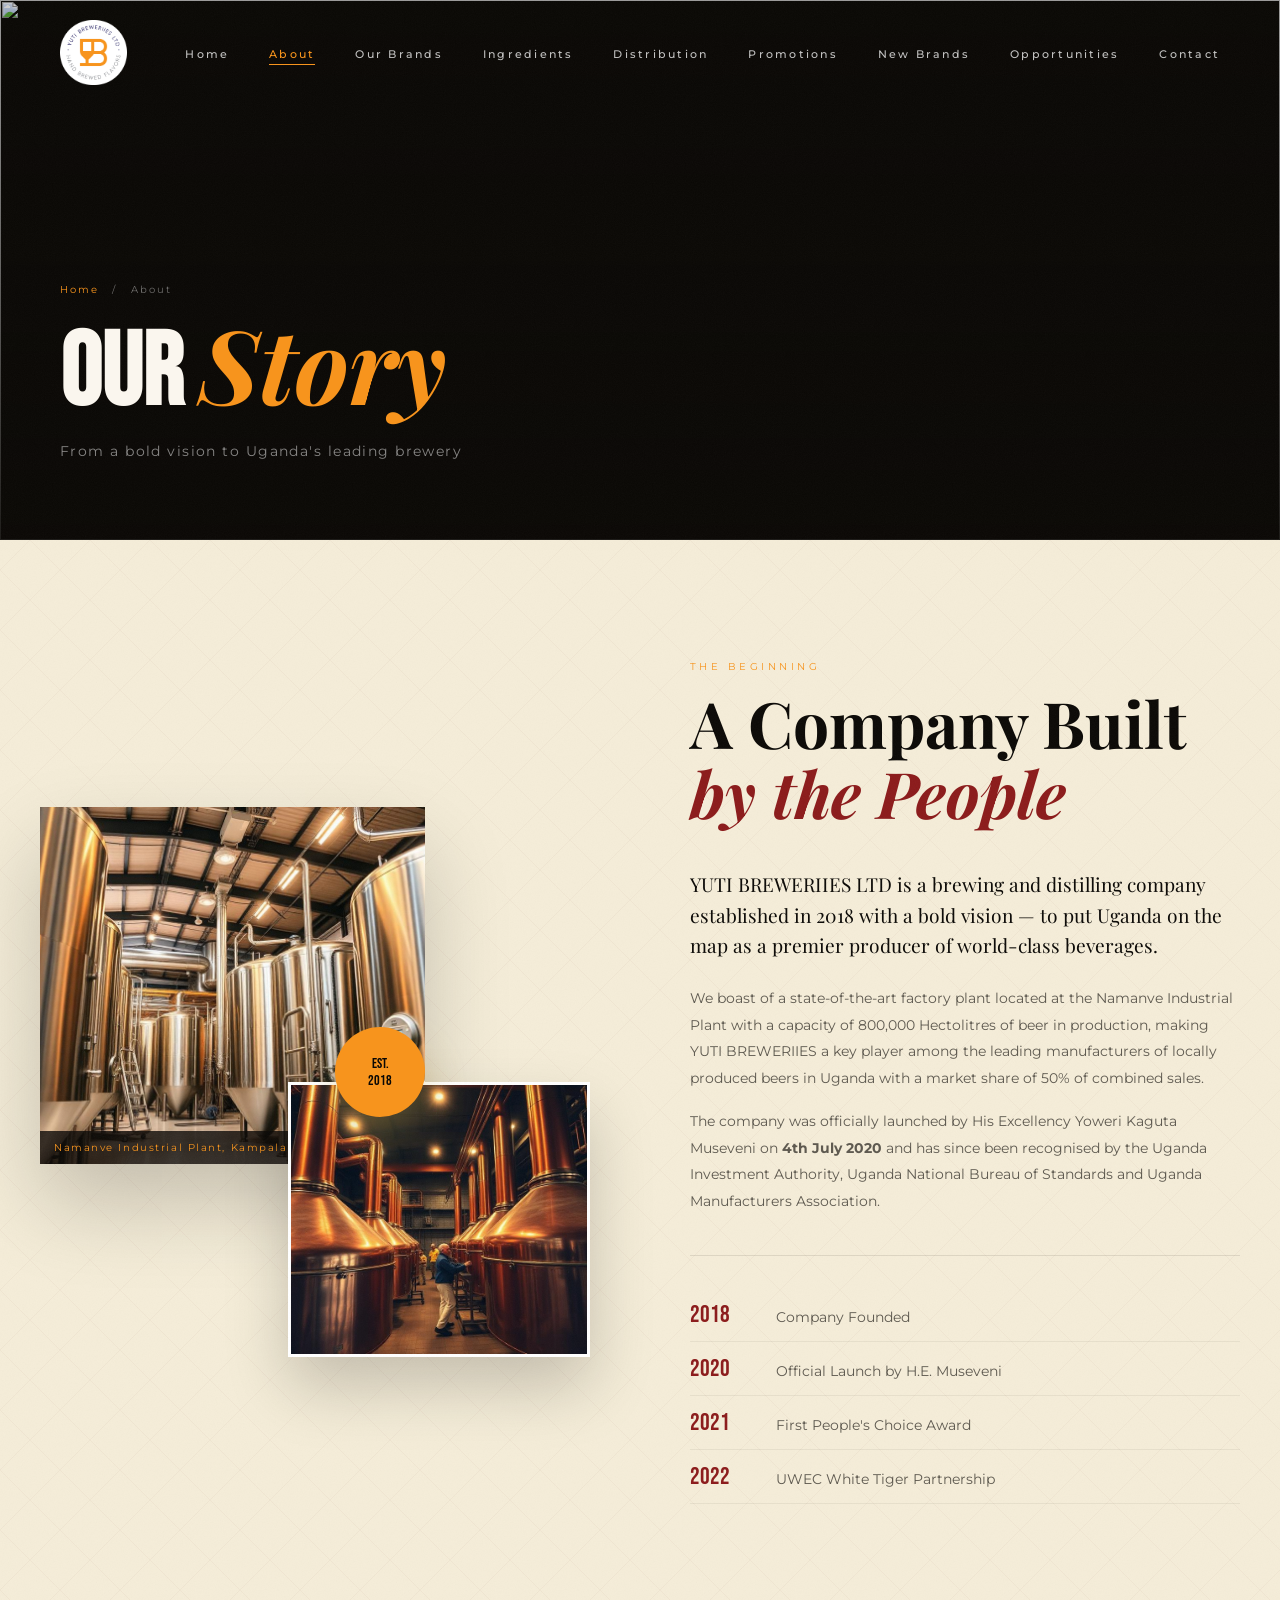
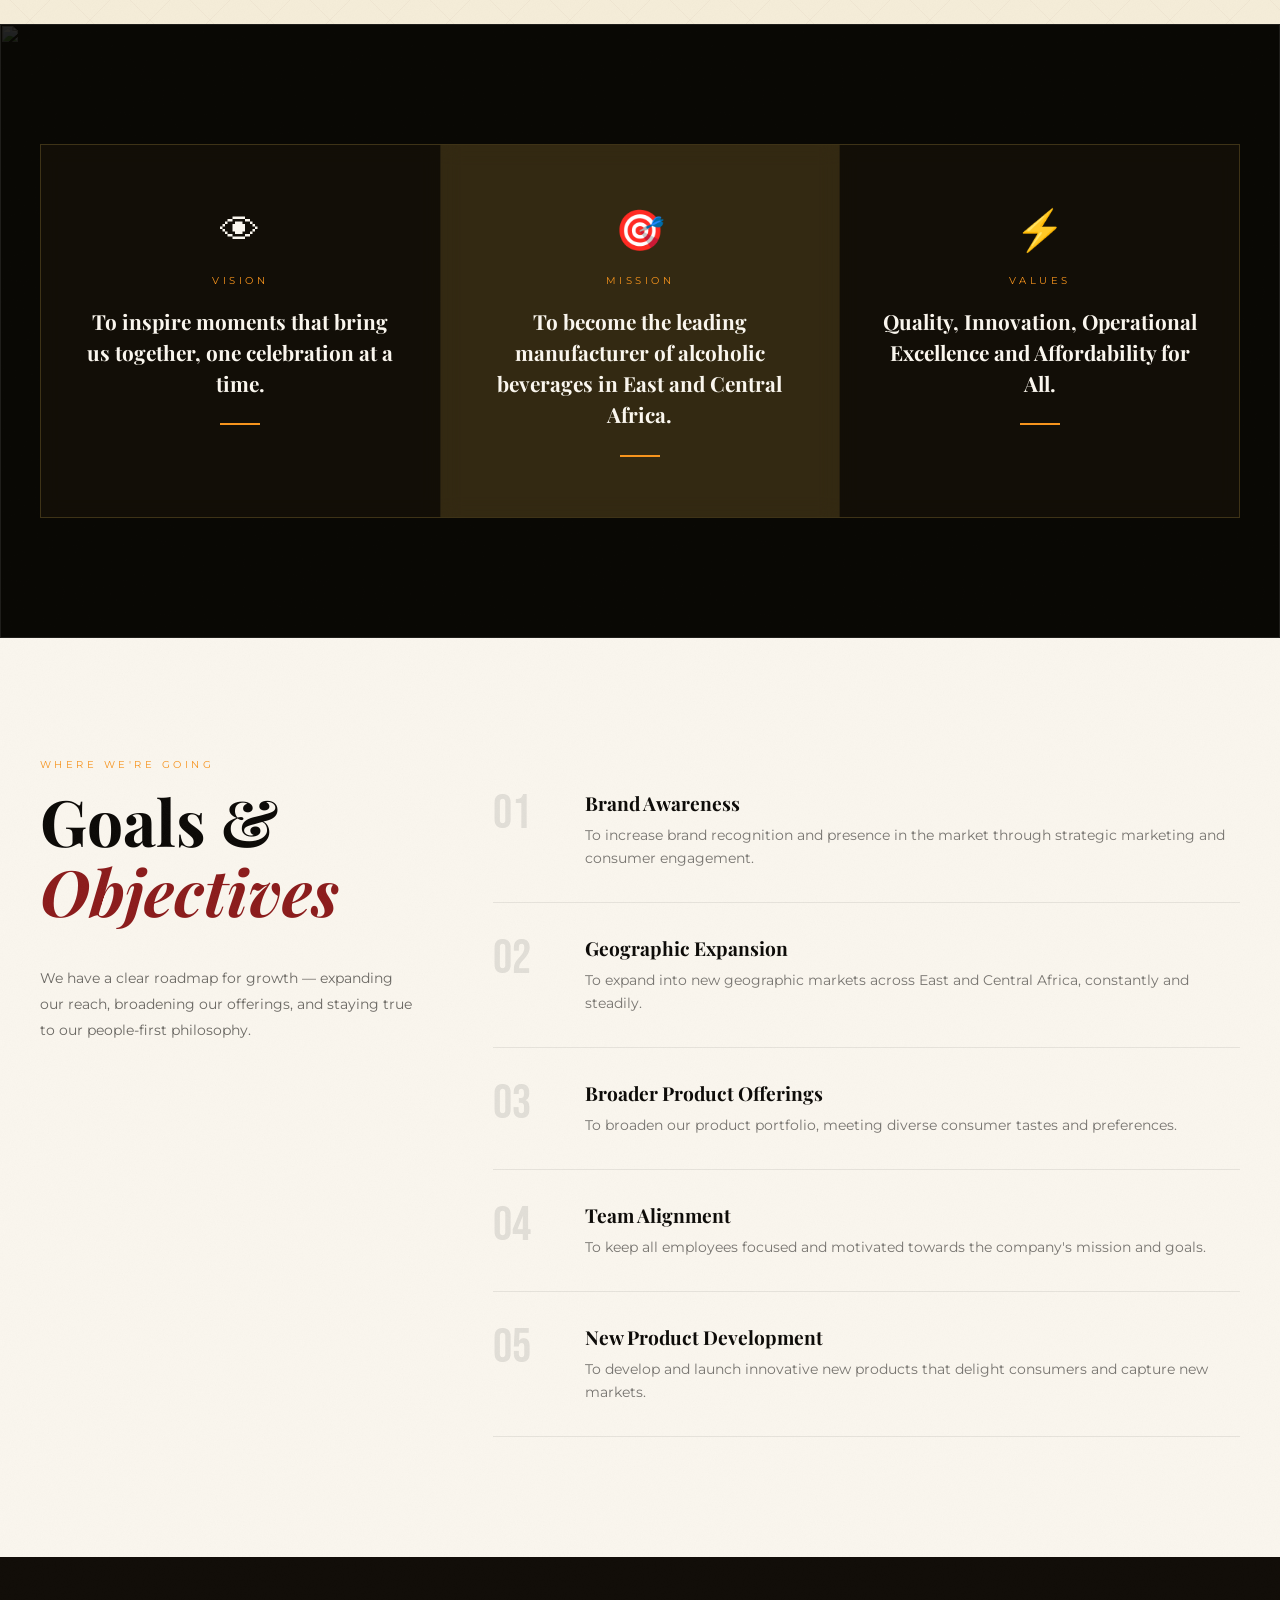
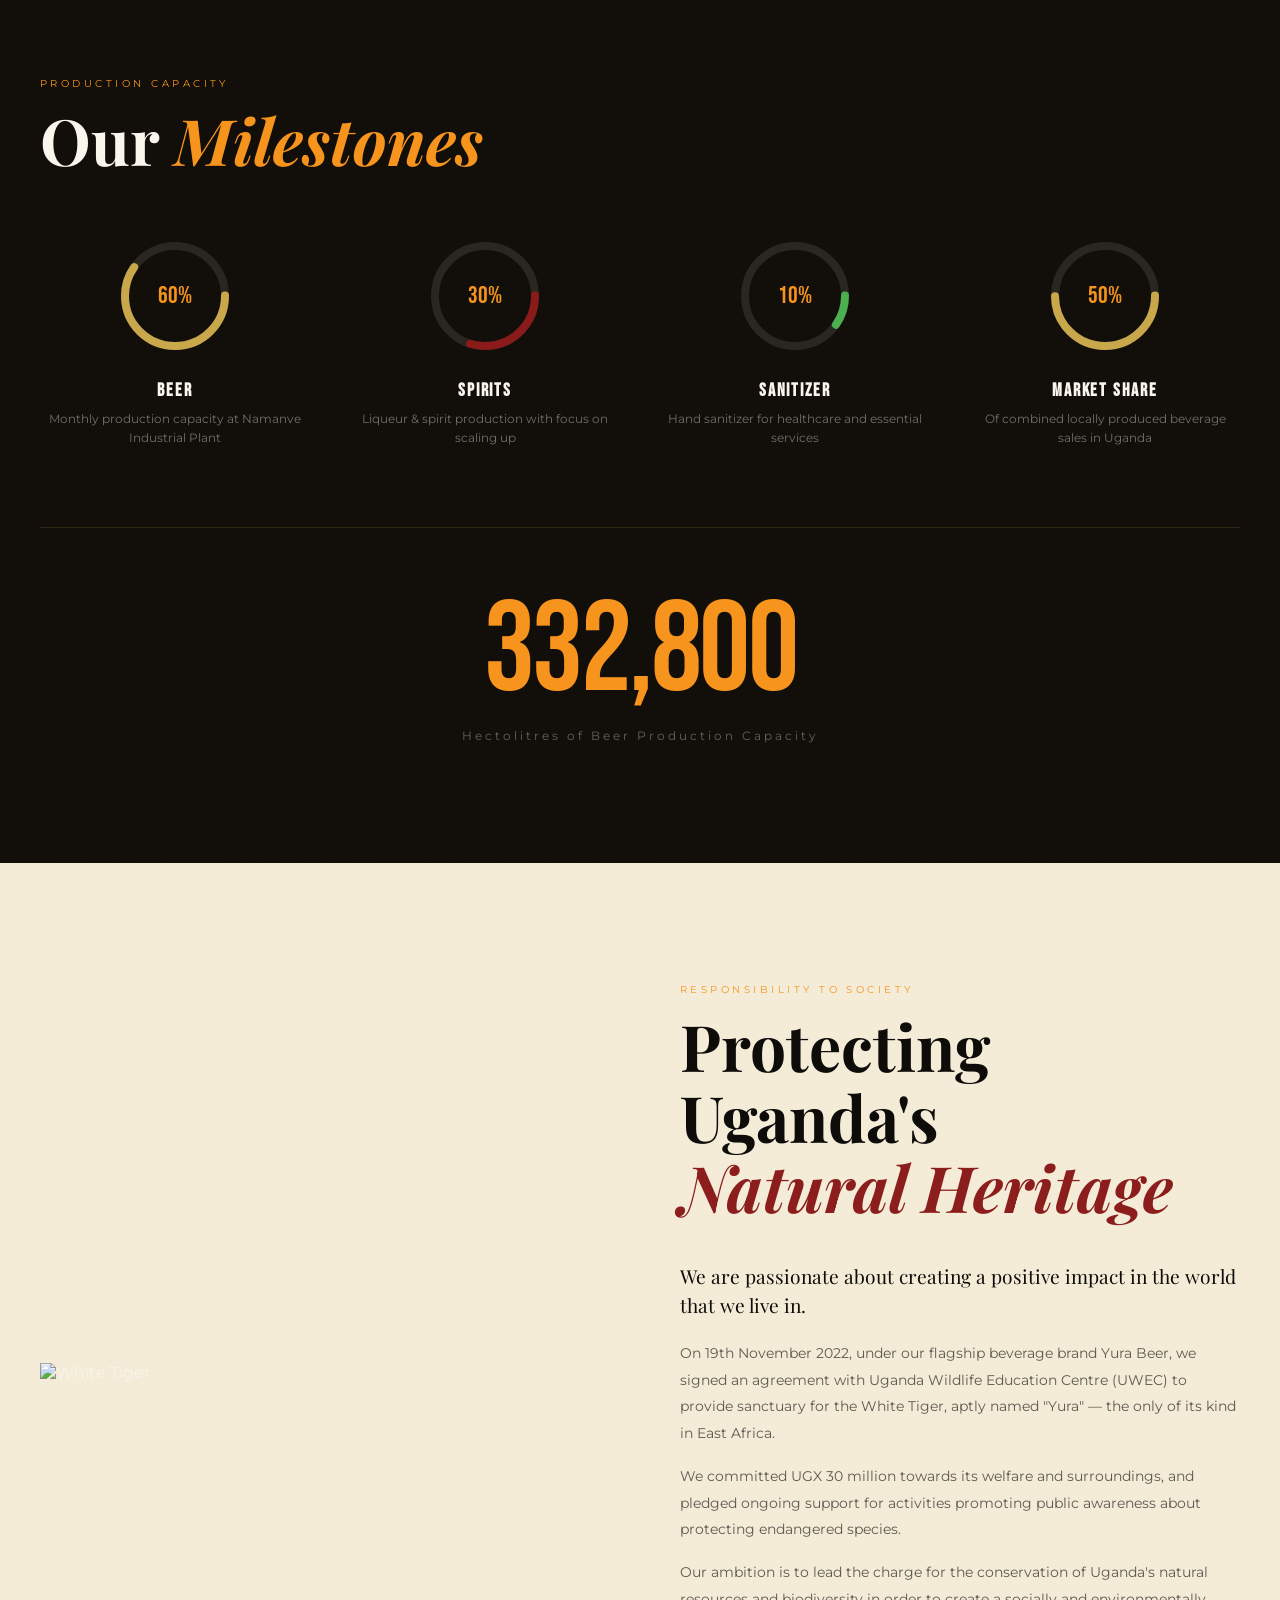
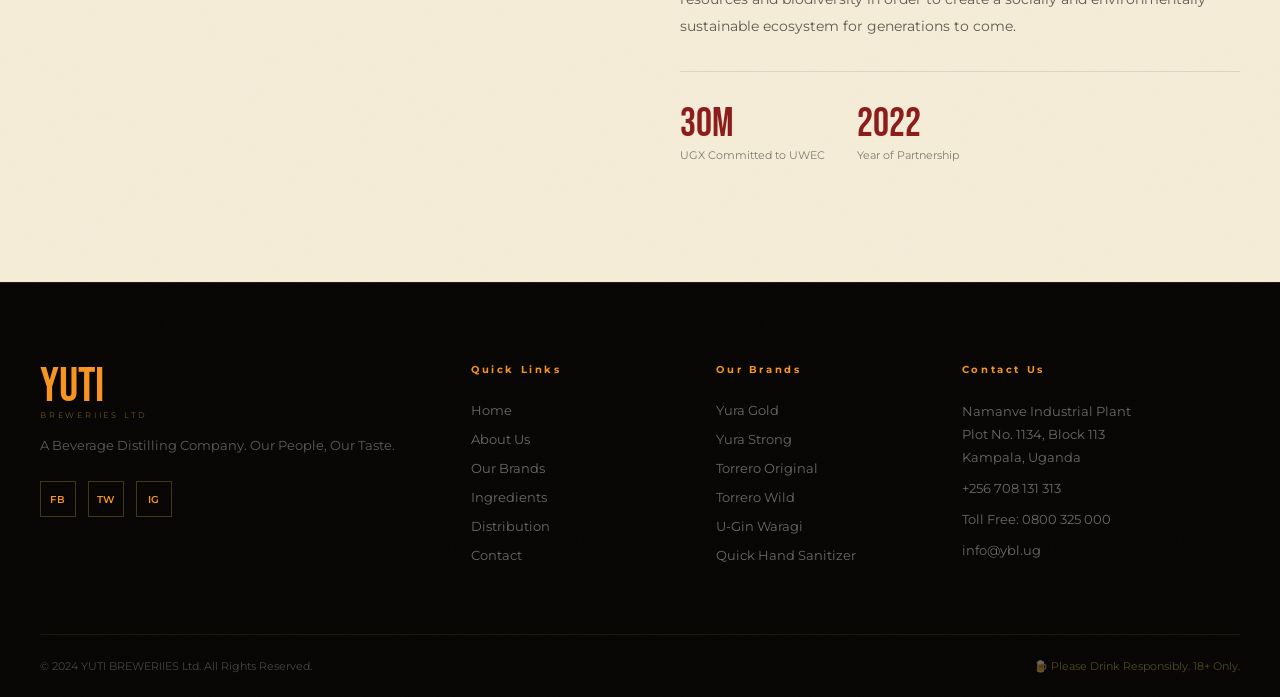
==== about.html @ ccb99a18 "Initial project commit" ====
<!DOCTYPE html>
<html lang="en">

<head>
  <meta charset="UTF-8">
  <meta name="viewport" content="width=device-width, initial-scale=1.0">
  <title>About Us — YUTI BREWERIIES Ltd</title>
  <link rel="preconnect" href="https://fonts.googleapis.com">
  <link
    href="https://fonts.googleapis.com/css2?family=Playfair+Display:ital,wght@0,400;0,700;0,900;1,400&family=Cormorant+Garamond:wght@300;400;600&family=Bebas+Neue&family=Montserrat:wght@300;400;500;600&display=swap"
    rel="stylesheet">
  <link rel="stylesheet" href="style.css">
  <link rel="stylesheet" href="pages.css">
</head>

<body>
  <nav class="navbar scrolled" id="navbar">
    <div class="nav-logo">
      <a href="index.html" class="logo-img">
        <img src="images/ybl loo.png" alt="YUTI BREWERIIES Logo">
      </a>
    </div>
    <button class="hamburger" id="hamburger" onclick="toggleMenu()">
      <span></span><span></span><span></span>
    </button>
    <ul class="nav-links" id="nav-links">
      <li><a href="index.html">Home</a></li>
      <li><a href="about.html" class="active">About</a></li>
                <li><a href="brands.html">Our Brands</a></li>
            <li><a href="ingredients.html">Ingredients</a></li>
            <li><a href="distribution.html">Distribution</a></li>
            <li><a href="promotions.html">Promotions</a></li>
            <li><a href="new-brands.html">New Brands</a></li>
            <li><a href="opportunities.html">Opportunities</a></li>
      <li><a href="contact.html">Contact</a></li>
    </ul>
  </nav>

  <!-- PAGE HERO -->
  <section class="page-hero">
    <div class="page-hero-bg">
      <img src="https://images.unsplash.com/photo-1516594915697-87eb3b1c14ea?w=1920&h=800&fit=crop" alt="">
      <div class="page-hero-overlay"></div>
      <div class="page-hero-texture"></div>
    </div>
    <div class="page-hero-content">
      <div class="breadcrumb"><a href="index.html">Home</a> <span>/</span> About</div>
      <h1 class="page-title">Our <em>Story</em></h1>
      <p class="page-subtitle">From a bold vision to Uganda's leading brewery</p>
    </div>
  </section>

  <!-- OUR STORY -->
  <section class="story-section">
    <div class="texture-overlay"></div>
    <div class="container">
      <div class="story-grid">
        <div class="story-images">
          <div class="story-img-main reveal">
            <img src="images/download (1).jpg" alt="Brewery">
            <div class="story-img-caption">Namanve Industrial Plant, Kampala</div>
          </div>
          <div class="story-img-inset reveal">
            <img src="images/download (3).jpg" alt="Production">
          </div>
          <div class="story-year-badge">EST.<br>2018</div>
        </div>
        <div class="story-text reveal">
          <div class="section-tag">THE BEGINNING</div>
          <h2 class="section-title">A Company Built<br><em>by the People</em></h2>
          <p class="story-lead">YUTI BREWERIIES LTD is a brewing and distilling company established in 2018 with a bold
            vision — to put Uganda on the map as a premier producer of world-class beverages.</p>
          <p>We boast of a state-of-the-art factory plant located at the Namanve Industrial Plant with a capacity of
            800,000 Hectolitres of beer in production, making YUTI BREWERIIES a key player among the leading
            manufacturers of locally produced beers in Uganda with a market share of 50% of combined sales.</p>
          <p>The company was officially launched by His Excellency Yoweri Kaguta Museveni on <strong>4th July
              2020</strong> and has since been recognised by the Uganda Investment Authority, Uganda National Bureau of
            Standards and Uganda Manufacturers Association.</p>
          <div class="story-milestones">
            <div class="milestone">
              <span class="m-year">2018</span>
              <span class="m-event">Company Founded</span>
            </div>
            <div class="milestone">
              <span class="m-year">2020</span>
              <span class="m-event">Official Launch by H.E. Museveni</span>
            </div>
            <div class="milestone">
              <span class="m-year">2021</span>
              <span class="m-event">First People's Choice Award</span>
            </div>
            <div class="milestone">
              <span class="m-year">2022</span>
              <span class="m-event">UWEC White Tiger Partnership</span>
            </div>
          </div>
        </div>
      </div>
    </div>
  </section>

  <!-- VISION MISSION VALUES -->
  <section class="vmv-section">
    <div class="texture-overlay dark"></div>
    <div class="vmv-bg">
      <img src="https://images.unsplash.com/photo-1504279577054-acfeccf8fc52?w=1920&h=800&fit=crop" alt="">
      <div class="vmv-overlay"></div>
    </div>
    <div class="container">
      <div class="vmv-grid">
        <div class="vmv-card reveal">
          <div class="vmv-icon">👁</div>
          <div class="vmv-label">VISION</div>
          <h3>To inspire moments that bring us together, one celebration at a time.</h3>
          <div class="vmv-line"></div>
        </div>
        <div class="vmv-card featured reveal">
          <div class="vmv-icon">🎯</div>
          <div class="vmv-label">MISSION</div>
          <h3>To become the leading manufacturer of alcoholic beverages in East and Central Africa.</h3>
          <div class="vmv-line"></div>
        </div>
        <div class="vmv-card reveal">
          <div class="vmv-icon">⚡</div>
          <div class="vmv-label">VALUES</div>
          <h3>Quality, Innovation, Operational Excellence and Affordability for All.</h3>
          <div class="vmv-line"></div>
        </div>
      </div>
    </div>
  </section>

  <!-- GOALS & OBJECTIVES -->
  <section class="goals-section">
    <div class="texture-overlay"></div>
    <div class="container">
      <div class="goals-grid">
        <div class="goals-text reveal">
          <div class="section-tag">WHERE WE'RE GOING</div>
          <h2 class="section-title">Goals &<br><em>Objectives</em></h2>
          <p>We have a clear roadmap for growth — expanding our reach, broadening our offerings, and staying true to our
            people-first philosophy.</p>
        </div>
        <div class="goals-list">
          <div class="goal-item reveal">
            <div class="goal-num">01</div>
            <div class="goal-content">
              <h4>Brand Awareness</h4>
              <p>To increase brand recognition and presence in the market through strategic marketing and consumer
                engagement.</p>
            </div>
          </div>
          <div class="goal-item reveal">
            <div class="goal-num">02</div>
            <div class="goal-content">
              <h4>Geographic Expansion</h4>
              <p>To expand into new geographic markets across East and Central Africa, constantly and steadily.</p>
            </div>
          </div>
          <div class="goal-item reveal">
            <div class="goal-num">03</div>
            <div class="goal-content">
              <h4>Broader Product Offerings</h4>
              <p>To broaden our product portfolio, meeting diverse consumer tastes and preferences.</p>
            </div>
          </div>
          <div class="goal-item reveal">
            <div class="goal-num">04</div>
            <div class="goal-content">
              <h4>Team Alignment</h4>
              <p>To keep all employees focused and motivated towards the company's mission and goals.</p>
            </div>
          </div>
          <div class="goal-item reveal">
            <div class="goal-num">05</div>
            <div class="goal-content">
              <h4>New Product Development</h4>
              <p>To develop and launch innovative new products that delight consumers and capture new markets.</p>
            </div>
          </div>
        </div>
      </div>
    </div>
  </section>

  <!-- MILESTONES PRODUCTION -->
  <section class="production-section">
    <div class="texture-overlay dark"></div>
    <div class="container">
      <div class="section-header light reveal">
        <div class="section-tag">PRODUCTION CAPACITY</div>
        <h2 class="section-title light">Our <em>Milestones</em></h2>
      </div>
      <div class="production-stats">
        <div class="prod-stat reveal">
          <div class="prod-chart">
            <svg viewBox="0 0 120 120">
              <circle cx="60" cy="60" r="50" fill="none" stroke="rgba(255,255,255,0.1)" stroke-width="8" />
              <circle cx="60" cy="60" r="50" fill="none" stroke="#C9A84C" stroke-width="8" stroke-dasharray="188 314"
                stroke-dashoffset="-78" stroke-linecap="round" />
            </svg>
            <div class="prod-pct">60%</div>
          </div>
          <h4>BEER</h4>
          <p>Monthly production capacity at Namanve Industrial Plant</p>
        </div>
        <div class="prod-stat reveal">
          <div class="prod-chart">
            <svg viewBox="0 0 120 120">
              <circle cx="60" cy="60" r="50" fill="none" stroke="rgba(255,255,255,0.1)" stroke-width="8" />
              <circle cx="60" cy="60" r="50" fill="none" stroke="#8B1A1A" stroke-width="8" stroke-dasharray="94 314"
                stroke-dashoffset="-78" stroke-linecap="round" />
            </svg>
            <div class="prod-pct">30%</div>
          </div>
          <h4>SPIRITS</h4>
          <p>Liqueur & spirit production with focus on scaling up</p>
        </div>
        <div class="prod-stat reveal">
          <div class="prod-chart">
            <svg viewBox="0 0 120 120">
              <circle cx="60" cy="60" r="50" fill="none" stroke="rgba(255,255,255,0.1)" stroke-width="8" />
              <circle cx="60" cy="60" r="50" fill="none" stroke="#4CAF50" stroke-width="8" stroke-dasharray="31 314"
                stroke-dashoffset="-78" stroke-linecap="round" />
            </svg>
            <div class="prod-pct">10%</div>
          </div>
          <h4>SANITIZER</h4>
          <p>Hand sanitizer for healthcare and essential services</p>
        </div>
        <div class="prod-stat reveal">
          <div class="prod-chart">
            <svg viewBox="0 0 120 120">
              <circle cx="60" cy="60" r="50" fill="none" stroke="rgba(255,255,255,0.1)" stroke-width="8" />
              <circle cx="60" cy="60" r="50" fill="none" stroke="#C9A84C" stroke-width="8" stroke-dasharray="157 314"
                stroke-dashoffset="-78" stroke-linecap="round" />
            </svg>
            <div class="prod-pct">50%</div>
          </div>
          <h4>MARKET SHARE</h4>
          <p>Of combined locally produced beverage sales in Uganda</p>
        </div>
      </div>
      <div class="big-capacity reveal">
        <span class="capacity-num">800,000</span>
        <span class="capacity-label">Hectolitres of Beer Production Capacity</span>
      </div>
    </div>
  </section>

  <!-- CSR SECTION -->
  <section class="csr-full-section" id="csr">
    <div class="texture-overlay"></div>
    <div class="container">
      <div class="csr-grid">
        <div class="csr-image-full reveal">
          <img src="https://images.unsplash.com/photo-1557050543-4d5f4e07ef46?w=700&h=600&fit=crop" alt="White Tiger">
          <div class="csr-img-label">
            <strong>"YURA"</strong>
            <span>The White Tiger — Only one in East Africa</span>
          </div>
        </div>
        <div class="csr-text reveal">
          <div class="section-tag">RESPONSIBILITY TO SOCIETY</div>
          <h2 class="section-title">Protecting Uganda's<br><em>Natural Heritage</em></h2>
          <p class="story-lead">We are passionate about creating a positive impact in the world that we live in.</p>
          <p>On 19th November 2022, under our flagship beverage brand Yura Beer, we signed an agreement with Uganda
            Wildlife Education Centre (UWEC) to provide sanctuary for the White Tiger, aptly named "Yura" — the only of
            its kind in East Africa.</p>
          <p>We committed UGX 30 million towards its welfare and surroundings, and pledged ongoing support for
            activities promoting public awareness about protecting endangered species.</p>
          <p>Our ambition is to lead the charge for the conservation of Uganda's natural resources and biodiversity in
            order to create a socially and environmentally sustainable ecosystem for generations to come.</p>
          <div class="csr-commitment">
            <div class="commit-item">
              <span class="commit-num">30M</span>
              <span class="commit-label">UGX Committed to UWEC</span>
            </div>
            <div class="commit-item">
              <span class="commit-num">2022</span>
              <span class="commit-label">Year of Partnership</span>
            </div>
          </div>
        </div>
      </div>
    </div>
  </section>

  <!-- FOOTER -->
  <footer class="footer">
    <div class="footer-texture"></div>
    <div class="container">
      <div class="footer-grid">
        <div class="footer-brand">
          <div class="footer-logo">YUTI<br><small>BREWERIIES LTD</small></div>
          <p>A Beverage Distilling Company. Our People, Our Taste.</p>
          <div class="footer-social">
            <a href="#" class="social-icon">FB</a>
            <a href="#" class="social-icon">TW</a>
            <a href="#" class="social-icon">IG</a>
          </div>
        </div>
        <div class="footer-links">
          <h4>Quick Links</h4>
          <ul>
            <li><a href="index.html">Home</a></li>
            <li><a href="about.html">About Us</a></li>
            <li><a href="brands.html">Our Brands</a></li>
            <li><a href="ingredients.html">Ingredients</a></li>
            <li><a href="distribution.html">Distribution</a></li>
            <li><a href="contact.html">Contact</a></li>
          </ul>
        </div>
        <div class="footer-brands-list">
          <h4>Our Brands</h4>
          <ul>
            <li><a href="brands.html#beer">Yura Gold</a></li>
            <li><a href="brands.html#beer">Yura Strong</a></li>
            <li><a href="brands.html#spirits">Torrero Original</a></li>
            <li><a href="brands.html#spirits">Torrero Wild</a></li>
            <li><a href="brands.html#spirits">U-Gin Waragi</a></li>
            <li><a href="brands.html#sanitizer">Quick Hand Sanitizer</a></li>
          </ul>
        </div>
        <div class="footer-contact">
          <h4>Contact Us</h4>
          <p>Namanve Industrial Plant<br>Plot No. 1134, Block 113<br>Kampala, Uganda</p>
          <p><a href="tel:+256708131313">+256 708 131 313</a></p>
          <p>Toll Free: <a href="tel:0800325000">0800 325 000</a></p>
          <p><a href="mailto:info@ybl.ug">info@ybl.ug</a></p>
        </div>
      </div>
      <div class="footer-bottom">
        <p>© 2024 YUTI BREWERIIES Ltd. All Rights Reserved.</p>
        <p class="drink-resp">🍺 Please Drink Responsibly. 18+ Only.</p>
      </div>
    </div>
  </footer>

  <script src="main.js"></script>
</body>

</html>
---- style.css ----
/* ===========================
   YUTI BREWERIIES — STYLES.CSS
   =========================== */

:root {
  --gold: #f7941d;
  --gold-light: #E8C96A;
  --gold-dark: #8B6914;
  --crimson: #8B1A1A;
  --crimson-light: #C0392B;
  --dark: #0A0805;
  --dark-2: #120E09;
  --dark-3: #1C1510;
  --tan: #F5EDD8;
  --tan-dark: #E8D9B8;
  --cream: #FAF6EE;
  --text-light: rgba(255,255,255,0.85);
  --text-muted: rgba(255,255,255,0.5);
  --font-display: 'Bebas Neue', sans-serif;
  --font-serif: 'Playfair Display', Georgia, serif;
  --font-body: 'Montserrat', sans-serif;
  --font-elegant: 'Cormorant Garamond', serif;
  --transition: cubic-bezier(0.4, 0, 0.2, 1);
}

* { margin: 0; padding: 0; box-sizing: border-box; }

html { scroll-behavior: smooth; }

body {
  font-family: var(--font-body);
  background: var(--dark);
  color: var(--cream);
  overflow-x: hidden;
  -webkit-font-smoothing: antialiased;
}

/* TEXTURE OVERLAY */
.texture-overlay {
  position: absolute;
  inset: 0;
  background-image: 
    url("data:image/svg+xml,%3Csvg xmlns='http://www.w3.org/2000/svg' width='300' height='300'%3E%3Cfilter id='noise'%3E%3CfeTurbulence type='fractalNoise' baseFrequency='0.85' numOctaves='4' stitchTiles='stitch'/%3E%3CfeColorMatrix type='saturate' values='0'/%3E%3C/filter%3E%3Crect width='300' height='300' filter='url(%23noise)' opacity='0.04'/%3E%3C/svg%3E");
  pointer-events: none;
  z-index: 1;
}
.texture-overlay.dark { opacity: 0.08; }

.container { max-width: 1280px; margin: 0 auto; padding: 0 40px; }

/* ========================
   AGE GATE
   ======================== */
.age-gate {
  position: fixed;
  inset: 0;
  z-index: 9999;
  display: flex;
  align-items: center;
  justify-content: center;
  background: var(--dark);
}

.age-gate-bg {
  position: absolute;
  inset: 0;
  background: 
    radial-gradient(ellipse at 30% 50%, rgba(139,26,26,0.3) 0%, transparent 60%),
    radial-gradient(ellipse at 70% 50%, rgba(201,168,76,0.15) 0%, transparent 60%),
    url('https://images.unsplash.com/photo-1558618666-fcd25c85cd64?w=1920&h=1080&fit=crop') center/cover no-repeat;
  filter: brightness(0.15);
}

.age-gate-content {
  position: relative;
  z-index: 2;
  text-align: center;
  max-width: 520px;
  padding: 60px 40px;
  border: 1px solid rgba(201,168,76,0.3);
  background: rgba(10,8,5,0.85);
  backdrop-filter: blur(20px);
  animation: fadeInUp 0.8s ease forwards;
}

.logo-circle {
  width: 80px;
  height: 80px;
  border-radius: 50%;
  border: 2px solid var(--gold);
  display: flex;
  align-items: center;
  justify-content: center;
  font-family: var(--font-display);
  font-size: 2rem;
  color: var(--gold);
  margin: 0 auto 16px;
  animation: pulse 2s ease infinite;
}

@keyframes pulse {
  0%, 100% { box-shadow: 0 0 0 0 rgba(201,168,76,0.4); }
  50% { box-shadow: 0 0 0 15px rgba(201,168,76,0); }
}

.age-gate-tagline {
  font-family: var(--font-body);
  font-size: 0.65rem;
  letter-spacing: 0.3em;
  color: var(--gold);
  margin-bottom: 24px;
}

.age-gate-title {
  font-family: var(--font-serif);
  font-size: clamp(1.4rem, 3vw, 1.8rem);
  color: var(--cream);
  margin-bottom: 16px;
  line-height: 1.2;
}

.age-gate-sub {
  font-size: 0.85rem;
  color: var(--text-muted);
  margin-bottom: 32px;
  line-height: 1.6;
}

.age-gate-dob label {
  display: block;
  font-size: 0.7rem;
  letter-spacing: 0.2em;
  color: var(--gold);
  margin-bottom: 12px;
}

.dob-fields {
  display: flex;
  align-items: center;
  justify-content: center;
  gap: 8px;
  margin-bottom: 32px;
}

.dob-fields input {
  width: 70px;
  padding: 12px 8px;
  background: rgba(255,255,255,0.05);
  border: 1px solid rgba(201,168,76,0.3);
  color: var(--cream);
  font-family: var(--font-body);
  font-size: 1rem;
  text-align: center;
  outline: none;
  transition: border-color 0.3s;
}
.dob-fields input:focus { border-color: var(--gold); }
.dob-fields span { color: var(--gold); font-size: 1.2rem; }

.age-gate-buttons {
  display: flex;
  gap: 16px;
  justify-content: center;
  margin-bottom: 24px;
}

.btn-enter {
  background: var(--gold);
  color: var(--dark);
  border: none;
  padding: 14px 32px;
  font-family: var(--font-body);
  font-size: 0.8rem;
  font-weight: 600;
  letter-spacing: 0.15em;
  cursor: pointer;
  transition: all 0.3s;
}
.btn-enter:hover { background: var(--gold-light); transform: translateY(-2px); }

.btn-deny {
  background: transparent;
  color: rgba(255,255,255,0.5);
  border: 1px solid rgba(255,255,255,0.2);
  padding: 14px 32px;
  font-family: var(--font-body);
  font-size: 0.8rem;
  letter-spacing: 0.15em;
  cursor: pointer;
  transition: all 0.3s;
}
.btn-deny:hover { border-color: rgba(255,255,255,0.4); color: rgba(255,255,255,0.7); }

.age-gate-legal { font-size: 0.7rem; color: rgba(255,255,255,0.3); margin-bottom: 16px; }
.age-gate-legal a { color: var(--gold); text-decoration: none; }
.age-gate-warning {
  font-size: 0.7rem;
  color: rgba(201,168,76,0.6);
  padding: 10px;
  border-top: 1px solid rgba(201,168,76,0.2);
}

.denied-page {
  position: fixed;
  inset: 0;
  display: flex;
  flex-direction: column;
  align-items: center;
  justify-content: center;
  background: var(--dark);
  color: var(--cream);
  z-index: 9999;
  gap: 16px;
  font-family: var(--font-body);
}

/* ========================
   NAVBAR
   ======================== */
.navbar {
  position: fixed;
  top: 0;
  width: 100%;
  z-index: 1000;
  display: flex;
  align-items: center;
  justify-content: space-between;
  padding: 20px 60px;
  transition: all 0.4s var(--transition);
}

.navbar.scrolled {
  background: rgba(10,8,5,0.95);
  backdrop-filter: blur(20px);
  padding: 14px 60px;
  border-bottom: 1px solid rgba(201,168,76,0.15);
}

.nav-logo a {
  display: flex;
  flex-direction: column;
  text-decoration: none;
}
.logo-text {
  font-family: var(--font-display);
  font-size: 2rem;
  color: var(--gold);
  line-height: 1;
  letter-spacing: 0.05em;
}
.logo-sub {
  font-size: 0.45rem;
  letter-spacing: 0.35em;
  color: rgba(201,168,76,0.7);
  font-family: var(--font-body);
}

.nav-links {
  display: flex;
  list-style: none;
  gap: 40px;
}
.nav-links a {
  color: rgba(255,255,255,0.75);
  text-decoration: none;
  font-size: 0.7rem;
  letter-spacing: 0.2em;
  font-weight: 500;
  transition: color 0.3s;
  position: relative;
}
.nav-links a::after {
  content: '';
  position: absolute;
  bottom: -4px;
  left: 0;
  width: 0;
  height: 1px;
  background: var(--gold);
  transition: width 0.3s;
}
.nav-links a:hover, .nav-links a.active { color: var(--gold); }
.nav-links a:hover::after, .nav-links a.active::after { width: 100%; }

.hamburger {
  display: none;
  flex-direction: column;
  gap: 5px;
  background: none;
  border: none;
  cursor: pointer;
  padding: 4px;
}
.hamburger span {
  display: block;
  width: 24px;
  height: 2px;
  background: var(--gold);
  transition: all 0.3s;
}

/* ========================
   HERO
   ======================== */
.hero {
  position: relative;
  height: 100vh;
  min-height: 700px;
  display: flex;
  align-items: center;
  overflow: hidden;
}

.hero-video-wrap {
  position: absolute;
  inset: 0;
  z-index: 0;
}

.hero-video {
  width: 100%;
  height: 100%;
  object-fit: cover;
  transform: scale(1.05);
  animation: zoomOut 10s ease-out forwards;
}

@keyframes zoomOut {
  from { transform: scale(1.1); }
  to { transform: scale(1.0); }
}

.hero-fallback {
  position: absolute;
  inset: 0;
  background: 
    url('https://images.unsplash.com/photo-1558618666-fcd25c85cd64?w=1920&h=1080&fit=crop') center/cover no-repeat;
  z-index: -1;
}

.hero-overlay {
  position: absolute;
  inset: 0;
  background: 
    linear-gradient(to right, rgba(10,8,5,0.85) 40%, rgba(10,8,5,0.3) 100%),
    linear-gradient(to top, rgba(10,8,5,0.7) 0%, transparent 50%);
}

.hero-texture {
  position: absolute;
  inset: 0;
  background-image: url("data:image/svg+xml,%3Csvg xmlns='http://www.w3.org/2000/svg' width='400' height='400'%3E%3Cfilter id='n'%3E%3CfeTurbulence type='fractalNoise' baseFrequency='0.9' numOctaves='4'/%3E%3CfeColorMatrix type='saturate' values='0'/%3E%3C/filter%3E%3Crect width='400' height='400' filter='url(%23n)' opacity='0.03'/%3E%3C/svg%3E");
  pointer-events: none;
  z-index: 1;
}

.hero-content {
  position: relative;
  z-index: 2;
  padding: 0 60px;
  max-width: 750px;
  padding-top: 80px;
}

.hero-eyebrow {
  font-size: 0.65rem;
  letter-spacing: 0.4em;
  color: var(--gold);
  margin-bottom: 20px;
  animation: fadeInUp 0.8s 0.2s both;
}

.hero-title {
  font-family: var(--font-display);
  font-size: clamp(5rem, 12vw, 10rem);
  line-height: 0.9;
  color: var(--cream);
  margin-bottom: 24px;
}

.hero-title .line1 {
  display: block;
  animation: fadeInUp 0.8s 0.4s both;
}
.hero-title .line2 {
  display: block;
  color: var(--gold);
  animation: fadeInUp 0.8s 0.55s both;
}
.hero-title .line3 {
  display: block;
  font-size: clamp(2.5rem, 6vw, 5rem);
  color: rgba(255,255,255,0.6);
  animation: fadeInUp 0.8s 0.7s both;
}

.hero-desc {
  font-size: 1rem;
  color: rgba(255,255,255,0.65);
  margin-bottom: 40px;
  line-height: 1.7;
  max-width: 480px;
  animation: fadeInUp 0.8s 0.85s both;
}

.hero-cta {
  display: flex;
  gap: 16px;
  margin-bottom: 60px;
  animation: fadeInUp 0.8s 1s both;
}

.btn-primary {
  background: var(--gold);
  color: var(--dark);
  padding: 16px 36px;
  font-size: 0.75rem;
  font-weight: 600;
  letter-spacing: 0.15em;
  text-decoration: none;
  transition: all 0.3s;
  display: inline-block;
  font-family: var(--font-body);
}
.btn-primary:hover {
  background: var(--gold-light);
  transform: translateY(-3px);
  box-shadow: 0 20px 40px rgba(201,168,76,0.3);
}

.btn-secondary {
  color: var(--cream);
  padding: 16px 36px;
  font-size: 0.75rem;
  letter-spacing: 0.15em;
  text-decoration: none;
  border: 1px solid rgba(255,255,255,0.3);
  transition: all 0.3s;
  display: inline-block;
  font-family: var(--font-body);
}
.btn-secondary:hover {
  border-color: var(--gold);
  color: var(--gold);
  transform: translateY(-3px);
}

.btn-outline {
  display: inline-block;
  color: var(--gold);
  border: 1px solid var(--gold);
  padding: 14px 30px;
  font-size: 0.75rem;
  letter-spacing: 0.15em;
  text-decoration: none;
  font-family: var(--font-body);
  transition: all 0.3s;
  margin-top: 24px;
}
.btn-outline:hover {
  background: var(--gold);
  color: var(--dark);
  transform: translateY(-2px);
}

.hero-stats {
  display: flex;
  align-items: center;
  gap: 32px;
  animation: fadeInUp 0.8s 1.1s both;
}

.stat { display: flex; flex-direction: column; }
.stat-num {
  font-family: var(--font-display);
  font-size: 2.5rem;
  color: var(--gold);
  line-height: 1;
}
.stat-label {
  font-size: 0.6rem;
  letter-spacing: 0.15em;
  color: rgba(255,255,255,0.45);
  margin-top: 4px;
}
.stat-divider {
  width: 1px;
  height: 40px;
  background: rgba(201,168,76,0.3);
}

.hero-scroll {
  position: absolute;
  bottom: 40px;
  right: 60px;
  display: flex;
  flex-direction: column;
  align-items: center;
  gap: 12px;
  z-index: 2;
  animation: fadeIn 1s 1.5s both;
}
.hero-scroll span {
  font-size: 0.55rem;
  letter-spacing: 0.35em;
  color: rgba(255,255,255,0.35);
  writing-mode: vertical-rl;
}
.scroll-line {
  width: 1px;
  height: 60px;
  background: linear-gradient(to bottom, var(--gold), transparent);
  animation: scrollAnim 1.5s ease-in-out infinite;
}
@keyframes scrollAnim {
  0% { transform: scaleY(0); transform-origin: top; }
  50% { transform: scaleY(1); transform-origin: top; }
  51% { transform-origin: bottom; }
  100% { transform: scaleY(0); transform-origin: bottom; }
}

/* ========================
   TICKER STRIP
   ======================== */
.about-strip {
  background: var(--gold);
  padding: 14px 0;
  overflow: hidden;
  position: relative;
  z-index: 10;
}
.strip-inner {
  display: flex;
  gap: 24px;
  white-space: nowrap;
  animation: ticker 25s linear infinite;
  font-family: var(--font-body);
  font-size: 0.65rem;
  font-weight: 600;
  letter-spacing: 0.2em;
  color: var(--dark);
}
.strip-inner .dot { color: var(--dark-3); }
@keyframes ticker {
  from { transform: translateX(0); }
  to { transform: translateX(-50%); }
}

/* ========================
   SECTIONS SHARED
   ======================== */
.section-tag {
  font-size: 0.62rem;
  letter-spacing: 0.35em;
  color: var(--gold);
  margin-bottom: 16px;
  font-family: var(--font-body);
}
.section-title {
  font-family: var(--font-serif);
  font-size: clamp(2.5rem, 5vw, 4rem);
  line-height: 1.1;
  color: var(--dark);
  margin-bottom: 40px;
}
.section-title em { color: var(--crimson); font-style: italic; }
.section-title.light { color: var(--cream); }
.section-title.light em { color: var(--gold); }

.section-header { margin-bottom: 60px; }
.section-header.light .section-tag { color: var(--gold); }

/* ========================
   MANUFACTURER SECTION
   ======================== */
.manufacturer-section {
  position: relative;
  background: 
    linear-gradient(135deg, var(--tan) 0%, var(--cream) 50%, var(--tan-dark) 100%);
  padding: 120px 0;
  overflow: hidden;
}

.manufacturer-section::before {
  content: '';
  position: absolute;
  inset: 0;
  background-image: url("data:image/svg+xml,%3Csvg xmlns='http://www.w3.org/2000/svg' width='60' height='60'%3E%3Cpath d='M30 0L60 30L30 60L0 30Z' fill='none' stroke='rgba(139,26,26,0.04)' stroke-width='1'/%3E%3C/svg%3E");
  background-size: 60px 60px;
}

.manufacturer-grid {
  display: grid;
  grid-template-columns: 1fr 1fr;
  gap: 80px;
  align-items: center;
}

.mfr-text .lead-text {
  font-family: var(--font-serif);
  font-size: 1.3rem;
  color: var(--dark);
  margin-bottom: 24px;
  line-height: 1.5;
}
.mfr-text p {
  font-size: 0.9rem;
  color: rgba(10,8,5,0.65);
  line-height: 1.8;
  margin-bottom: 16px;
}

.mfr-images {
  position: relative;
  height: 480px;
}
.img-card {
  position: absolute;
  overflow: hidden;
  box-shadow: 0 30px 60px rgba(0,0,0,0.2);
}
.img-card img { width: 100%; height: 100%; object-fit: cover; transition: transform 0.5s; }
.img-card:hover img { transform: scale(1.05); }
.img-label {
  position: absolute;
  bottom: 12px;
  left: 12px;
  background: var(--gold);
  color: var(--dark);
  font-size: 0.65rem;
  letter-spacing: 0.15em;
  padding: 6px 12px;
  font-weight: 600;
}

.img-card-1 { width: 65%; height: 55%; top: 0; left: 0; }
.img-card-2 { width: 55%; height: 55%; bottom: 0; right: 0; }

.mfr-badge {
  position: absolute;
  top: 50%;
  left: 50%;
  transform: translate(-50%, -50%);
  z-index: 10;
}
.badge-inner {
  width: 110px;
  height: 110px;
  border-radius: 50%;
  background: var(--crimson);
  border: 3px solid var(--gold);
  display: flex;
  flex-direction: column;
  align-items: center;
  justify-content: center;
  box-shadow: 0 20px 40px rgba(139,26,26,0.4);
}
.badge-num {
  font-family: var(--font-display);
  font-size: 1.8rem;
  color: var(--gold);
  line-height: 1;
}
.badge-text {
  font-size: 0.45rem;
  letter-spacing: 0.2em;
  color: var(--cream);
  text-align: center;
  line-height: 1.4;
}

/* ========================
   BRANDS PREVIEW
   ======================== */
.brands-preview {
  position: relative;
  background: var(--dark-2);
  padding: 120px 0;
  overflow: hidden;
}

.brands-preview::before {
  content: '';
  position: absolute;
  inset: 0;
  background: 
    radial-gradient(ellipse at 20% 50%, rgba(139,26,26,0.2) 0%, transparent 50%),
    radial-gradient(ellipse at 80% 50%, rgba(201,168,76,0.1) 0%, transparent 50%);
}

.brands-grid {
  display: grid;
  grid-template-columns: repeat(4, 1fr);
  gap: 20px;
  margin-bottom: 50px;
}

.brand-card {
  position: relative;
  overflow: hidden;
  cursor: pointer;
  text-decoration: none;
  display: block;
  aspect-ratio: 3/4;
  transition: transform 0.4s var(--transition);
}
.brand-card:hover { transform: translateY(-8px); }

.brand-img { position: absolute; inset: 0; }
.brand-img img { width: 100%; height: 100%; object-fit: scale-down; transition: transform 0.5s; }
.brand-card:hover .brand-img img { transform: scale(1.08); }
.brand-overlay {
  position: absolute;
  inset: 0;
  background: linear-gradient(to top, rgba(10,8,5,0.9) 0%, rgba(10,8,5,0.2) 60%, transparent 100%);
}

.brand-info {
  position: absolute;
  bottom: 24px;
  left: 24px;
  right: 24px;
  z-index: 2;
}
.brand-cat {
  display: block;
  font-size: 0.6rem;
  letter-spacing: 0.25em;
  color: var(--gold);
  margin-bottom: 8px;
}
.brand-info h3 {
  font-family: var(--font-display);
  font-size: 1.4rem;
  color: var(--cream);
  margin-bottom: 6px;
  letter-spacing: 0.05em;
}
.brand-info p { font-size: 0.75rem; color: rgba(255,255,255,0.55); }

.brand-card.featured .brand-info h3 { color: var(--gold); }

.featured-badge {
  position: absolute;
  top: 16px;
  right: 16px;
  background: var(--gold);
  color: var(--dark);
  font-size: 0.55rem;
  font-weight: 700;
  letter-spacing: 0.15em;
  padding: 6px 10px;
  z-index: 3;
}

.brands-cta { text-align: center; }

/* ========================
   DISTRIBUTION SECTION
   ======================== */
.distribution-section {
  position: relative;
  background: var(--tan);
  padding: 120px 0;
  overflow: hidden;
}

.distribution-section::before {
  content: '';
  position: absolute;
  inset: 0;
  background-image: url("data:image/svg+xml,%3Csvg xmlns='http://www.w3.org/2000/svg' width='80' height='80'%3E%3Ccircle cx='40' cy='40' r='1' fill='rgba(139,26,26,0.06)'/%3E%3C/svg%3E");
  background-size: 40px 40px;
}

.dist-grid {
  display: grid;
  grid-template-columns: 1fr 1fr;
  gap: 80px;
  align-items: center;
}

.dist-text .section-title { color: var(--dark); }
.dist-text p {
  font-size: 0.9rem;
  color: rgba(10,8,5,0.65);
  line-height: 1.8;
  margin-bottom: 32px;
}

.dist-partner-card {
  display: flex;
  align-items: center;
  gap: 20px;
  background: var(--dark);
  padding: 24px;
  margin-bottom: 24px;
  border-left: 3px solid var(--gold);
}
.partner-logo {
  font-family: var(--font-display);
  font-size: 2rem;
  color: var(--gold);
  background: rgba(201,168,76,0.1);
  width: 70px;
  height: 70px;
  display: flex;
  align-items: center;
  justify-content: center;
  flex-shrink: 0;
  border: 1px solid rgba(201,168,76,0.3);
}
.partner-info { display: flex; flex-direction: column; gap: 4px; }
.partner-info strong { color: var(--cream); font-size: 0.9rem; }
.partner-info span { color: rgba(255,255,255,0.45); font-size: 0.7rem; letter-spacing: 0.1em; }
.partner-link { color: var(--gold); font-size: 0.75rem; text-decoration: none; margin-top: 4px; }

.dist-map { position: relative; }
.map-visual {
  position: relative;
  overflow: hidden;
  border-radius: 0;
}
.map-visual img { width: 100%; height: 500px; object-fit: cover; }
.map-overlay {
  position: absolute;
  inset: 0;
  background: linear-gradient(to bottom, transparent 50%, rgba(245,237,216,0.5) 100%);
}

.map-pins { position: absolute; inset: 0; }
.pin {
  position: absolute;
  display: flex;
  flex-direction: column;
  align-items: center;
  cursor: pointer;
}
.pin::before {
  content: '';
  width: 14px;
  height: 14px;
  border-radius: 50%;
  background: var(--gold);
  border: 2px solid white;
  box-shadow: 0 0 0 0 rgba(201,168,76,0.5);
  animation: pingMap 2s ease-out infinite;
}
.pin span {
  font-size: 0.65rem;
  background: var(--dark);
  color: var(--gold);
  padding: 3px 8px;
  margin-top: 4px;
  white-space: nowrap;
  letter-spacing: 0.1em;
}
@keyframes pingMap {
  0% { box-shadow: 0 0 0 0 rgba(201,168,76,0.5); }
  70% { box-shadow: 0 0 0 12px rgba(201,168,76,0); }
  100% { box-shadow: 0 0 0 0 rgba(201,168,76,0); }
}

.pin-1 { top: 45%; left: 35%; }
.pin-2 { top: 60%; left: 60%; }
.pin-3 { top: 75%; left: 55%; }
.pin-4 { top: 55%; left: 42%; }

/* ========================
   AWARDS SECTION
   ======================== */
.awards-section {
  position: relative;
  background: var(--dark-3);
  padding: 120px 0;
  overflow: hidden;
}

.awards-section::before {
  content: '';
  position: absolute;
  inset: 0;
  background: radial-gradient(ellipse at center, rgba(201,168,76,0.08) 0%, transparent 70%);
}

.awards-row {
  display: grid;
  grid-template-columns: repeat(3, 1fr);
  gap: 1px;
  background: rgba(201,168,76,0.1);
  border: 1px solid rgba(201,168,76,0.1);
}

.award-item {
  background: var(--dark-3);
  padding: 60px 40px;
  text-align: center;
  transition: background 0.3s;
}
.award-item:hover, .award-item.featured { background: rgba(201,168,76,0.08); }

.award-icon { font-size: 3rem; margin-bottom: 16px; }
.award-year {
  font-family: var(--font-display);
  font-size: 3rem;
  color: var(--gold);
  margin-bottom: 12px;
  line-height: 1;
}
.award-name {
  font-family: var(--font-serif);
  font-size: 1rem;
  color: var(--cream);
  margin-bottom: 8px;
}
.award-product { font-size: 0.75rem; color: rgba(255,255,255,0.4); letter-spacing: 0.1em; }

/* ========================
   CSR SECTION
   ======================== */
.csr-section {
  position: relative;
  display: grid;
  grid-template-columns: 1fr 1fr;
  min-height: 600px;
  overflow: hidden;
}

.csr-image { position: relative; overflow: hidden; }
.csr-image img { width: 100%; height: 100%; object-fit: cover; transition: transform 0.5s; }
.csr-section:hover .csr-image img { transform: scale(1.05); }
.csr-overlay {
  position: absolute;
  inset: 0;
  background: linear-gradient(to right, transparent 70%, rgba(10,8,5,0.5) 100%);
}

.csr-content {
  background: var(--dark);
  padding: 80px 60px;
  display: flex;
  flex-direction: column;
  justify-content: center;
}
.csr-content h2 {
  font-family: var(--font-serif);
  font-size: clamp(2rem, 4vw, 3rem);
  color: var(--cream);
  line-height: 1.2;
  margin-bottom: 24px;
}
.csr-content h2 em { color: var(--gold); font-style: italic; }
.csr-content p {
  font-size: 0.9rem;
  color: rgba(255,255,255,0.6);
  line-height: 1.8;
  margin-bottom: 8px;
}

/* ========================
   FOOTER
   ======================== */
.footer {
  position: relative;
  background: #050402;
  padding: 80px 0 0;
  border-top: 1px solid rgba(201,168,76,0.15);
}

.footer-texture {
  position: absolute;
  inset: 0;
  background-image: url("data:image/svg+xml,%3Csvg xmlns='http://www.w3.org/2000/svg' width='300' height='300'%3E%3Cfilter id='n'%3E%3CfeTurbulence type='fractalNoise' baseFrequency='0.85' numOctaves='4'/%3E%3CfeColorMatrix type='saturate' values='0'/%3E%3C/filter%3E%3Crect width='300' height='300' filter='url(%23n)' opacity='0.025'/%3E%3C/svg%3E");
  pointer-events: none;
}

.footer-grid {
  display: grid;
  grid-template-columns: 2fr 1fr 1fr 1.5fr;
  gap: 60px;
  margin-bottom: 60px;
}

.footer-logo {
  font-family: var(--font-display);
  font-size: 3rem;
  color: var(--gold);
  line-height: 1;
  margin-bottom: 16px;
}
.footer-logo small {
  display: block;
  font-size: 0.5rem;
  letter-spacing: 0.35em;
  color: rgba(201,168,76,0.5);
  font-family: var(--font-body);
}
.footer-brand p { font-size: 0.8rem; color: rgba(255,255,255,0.35); line-height: 1.7; margin-bottom: 24px; }

.footer-social { display: flex; gap: 12px; }
.social-icon {
  width: 36px;
  height: 36px;
  border: 1px solid rgba(201,168,76,0.3);
  display: flex;
  align-items: center;
  justify-content: center;
  color: var(--gold);
  font-size: 0.65rem;
  font-weight: 600;
  text-decoration: none;
  letter-spacing: 0.05em;
  transition: all 0.3s;
}
.social-icon:hover { background: var(--gold); color: var(--dark); }

.footer-links h4, .footer-brands-list h4, .footer-contact h4 {
  font-family: var(--font-body);
  font-size: 0.65rem;
  letter-spacing: 0.25em;
  color: var(--gold);
  margin-bottom: 24px;
}
.footer-links ul, .footer-brands-list ul { list-style: none; }
.footer-links li, .footer-brands-list li { margin-bottom: 10px; }
.footer-links a, .footer-brands-list a {
  color: rgba(255,255,255,0.4);
  text-decoration: none;
  font-size: 0.8rem;
  transition: color 0.3s;
}
.footer-links a:hover, .footer-brands-list a:hover { color: var(--gold); }

.footer-contact p { font-size: 0.8rem; color: rgba(255,255,255,0.4); line-height: 1.8; margin-bottom: 8px; }
.footer-contact a { color: rgba(255,255,255,0.4); text-decoration: none; transition: color 0.3s; }
.footer-contact a:hover { color: var(--gold); }

.footer-bottom {
  border-top: 1px solid rgba(201,168,76,0.1);
  padding: 24px 0;
  display: flex;
  justify-content: space-between;
  align-items: center;
}
.footer-bottom p { font-size: 0.7rem; color: rgba(255,255,255,0.25); }
.drink-resp { color: rgba(201,168,76,0.4) !important; }

/* ========================
   ANIMATIONS
   ======================== */
@keyframes fadeIn { from { opacity: 0; } to { opacity: 1; } }
@keyframes fadeInUp {
  from { opacity: 0; transform: translateY(30px); }
  to { opacity: 1; transform: translateY(0); }
}

.reveal {
  opacity: 0;
  transform: translateY(40px);
  transition: opacity 0.8s var(--transition), transform 0.8s var(--transition);
}
.reveal.visible { opacity: 1; transform: translateY(0); }

/* ========================
   RESPONSIVE
   ======================== */
@media (max-width: 1024px) {
  .navbar { padding: 20px 30px; }
  .navbar.scrolled { padding: 14px 30px; }
  .hero-content { padding: 0 30px; padding-top: 80px; }
  .manufacturer-grid { grid-template-columns: 1fr; gap: 40px; }
  .mfr-images { height: 350px; }
  .brands-grid { grid-template-columns: repeat(2, 1fr); }
  .dist-grid { grid-template-columns: 1fr; }
  .csr-section { grid-template-columns: 1fr; }
  .csr-image { height: 400px; }
  .awards-row { grid-template-columns: 1fr; }
  .footer-grid { grid-template-columns: 1fr 1fr; gap: 40px; }
}

@media (max-width: 768px) {
  .container { padding: 0 20px; }
  .nav-links {
    position: fixed;
    top: 0;
    right: -100%;
    width: 80%;
    max-width: 320px;
    height: 100vh;
    background: rgba(10,8,5,0.98);
    backdrop-filter: blur(20px);
    flex-direction: column;
    gap: 0;
    padding: 100px 40px 40px;
    transition: right 0.4s var(--transition);
    border-left: 1px solid rgba(201,168,76,0.2);
    z-index: 999;
  }
  .nav-links.open { right: 0; }
  .nav-links li { border-bottom: 1px solid rgba(201,168,76,0.1); }
  .nav-links a { display: block; padding: 16px 0; font-size: 0.8rem; }
  .hamburger { display: flex; z-index: 1001; }

  .hero-content { padding: 0 20px; padding-top: 80px; }
  .hero-cta { flex-direction: column; gap: 12px; }
  .hero-stats { gap: 16px; }
  .stat-num { font-size: 1.8rem; }

  .brands-grid { grid-template-columns: 1fr 1fr; }

  .age-gate-content { margin: 20px; padding: 40px 24px; }
  .age-gate-buttons { flex-direction: column; }

  .csr-content { padding: 60px 30px; }

  .footer-grid { grid-template-columns: 1fr; gap: 40px; }
  .footer-bottom { flex-direction: column; gap: 8px; text-align: center; }

  .manufacturer-section, .brands-preview, .distribution-section,
  .awards-section, .csr-section { padding: 80px 0; }
}

@media (max-width: 480px) {
  .brands-grid { grid-template-columns: 1fr; }
  .hero-title { font-size: clamp(4rem, 20vw, 6rem); }
}

.logo-img img {
  height: 65px;
  width: auto;
  display: block;
}

/* =========================
   NAV DROPDOWN — FULL CLEAN CODE
   ========================= */

/* parent li */
.nav-links li {
  position: relative;
  list-style: none;
}

/* dropdown parent link */
.nav-links li.dropdown > a {
  display: inline-flex;
  align-items: center;
  gap: 8px;
  white-space: nowrap;
  text-decoration: none;
  position: relative;
}

/* small side arrow icon */
.nav-links li.dropdown > a::after {
  content: "";
  width: 6px;
  height: 6px;
  border-right: 1.8px solid var(--gold);
  border-bottom: 1.8px solid var(--gold);
  transform: rotate(45deg);
  transition: transform 0.3s ease, border-color 0.3s ease;
  margin-left: 4px;
  flex-shrink: 0;
  display: none !important;
}

/* parent hover color */
.nav-links li.dropdown:hover > a {
  color: var(--gold);
}

/* arrow rotate on desktop hover */
.nav-links li.dropdown:hover > a::after {
  transform: rotate(-135deg);
}

/* dropdown box */
.dropdown-menu {
  position: absolute;
  top: calc(100% + 14px);
  left: 0;
  min-width: 250px;
  padding: 10px 0;
  margin: 0;
  background: rgba(10, 8, 5, 0.98);
  border: 1px solid rgba(201, 168, 76, 0.18);
  box-shadow: 0 20px 50px rgba(0, 0, 0, 0.28);
  list-style: none;
  opacity: 0;
  visibility: hidden;
  transform: translateY(12px);
  transition: opacity 0.3s ease, visibility 0.3s ease, transform 0.3s ease;
  z-index: 999;
}

/* small invisible hover bridge */
.dropdown-menu::before {
  content: "";
  position: absolute;
  left: 0;
  top: -14px;
  width: 100%;
  height: 14px;
}

/* show on hover desktop */
.nav-links li.dropdown:hover > .dropdown-menu {
  opacity: 1;
  visibility: visible;
  transform: translateY(0);
}

/* dropdown items */
.dropdown-menu li {
  width: 100%;
}

/* dropdown links */
.dropdown-menu li a {
  display: block;
  width: 100%;
  padding: 12px 22px;
  color: var(--cream);
  text-decoration: none;
  font-size: 0.78rem;
  letter-spacing: 0.08em;
  transition: background 0.3s ease, color 0.3s ease, padding-left 0.3s ease;
  white-space: nowrap;
}

/* hover effect */
.dropdown-menu li a:hover {
  background: rgba(201, 168, 76, 0.08);
  color: var(--gold);
  padding-left: 28px;
}

/* =========================
   MOBILE DROPDOWN
   ========================= */
@media (max-width: 768px) {
  .nav-links li.dropdown {
    width: 100%;
  }

  .nav-links li.dropdown > a {
    width: 100%;
    display: flex;
    align-items: center;
    justify-content: space-between;
  }

  .nav-links li.dropdown > a::after {
    margin-left: auto;
  }

  .dropdown-menu {
    position: static;
    top: auto;
    left: auto;
    min-width: 100%;
    padding: 6px 0 0;
    margin-top: 8px;
    background: rgba(255, 255, 255, 0.03);
    border: none;
    box-shadow: none;
    opacity: 1;
    visibility: visible;
    transform: none;
    display: none;
  }

  .dropdown-menu::before {
    display: none;
  }

  .dropdown.open > .dropdown-menu {
    display: block;
  }

  .dropdown-menu li a {
    padding: 10px 18px 10px 32px;
    font-size: 0.75rem;
    color: rgba(255, 255, 255, 0.72);
    white-space: normal;
  }

  .dropdown-menu li a:hover {
    background: none;
    color: var(--gold);
    padding-left: 32px;
  }

  .dropdown.open > a::after {
    transform: rotate(-135deg);
  }
}.btn-primary{
    cursor:pointer !important;
    pointer-events:auto !important;
    position:relative;
    z-index:999999 !important;
}
---- pages.css ----
/* ========================
   PAGES.CSS — INNER PAGES
   ======================== */

/* PAGE HERO */
.page-hero {
  position: relative;
  height: 60vh;
  min-height: 450px;
  display: flex;
  align-items: flex-end;
  overflow: hidden;
  padding-bottom: 80px;
}

.page-hero.short {
  height: 45vh;
  min-height: 350px;
}

.page-hero-bg {
  position: absolute;
  inset: 0;
}

.page-hero-bg img {
  width: 100%;
  height: 100%;
  object-fit: cover;
  transform: scale(1.05);
  animation: heroZoom 8s ease-out forwards;
}

@keyframes heroZoom {
  from {
    transform: scale(1.05);
  }

  to {
    transform: scale(1.0);
  }
}

.page-hero-overlay {
  position: absolute;
  inset: 0;
  background: linear-gradient(to top, rgba(10, 8, 5, 0.9) 0%, rgba(10, 8, 5, 0.5) 50%, rgba(10, 8, 5, 0.2) 100%);
}

.page-hero-texture {
  position: absolute;
  inset: 0;
  background-image: url("data:image/svg+xml,%3Csvg xmlns='http://www.w3.org/2000/svg' width='300' height='300'%3E%3Cfilter id='n'%3E%3CfeTurbulence type='fractalNoise' baseFrequency='0.9' numOctaves='4'/%3E%3CfeColorMatrix type='saturate' values='0'/%3E%3C/filter%3E%3Crect width='300' height='300' filter='url(%23n)' opacity='0.03'/%3E%3C/svg%3E");
  pointer-events: none;
}

.page-hero-content {
  position: relative;
  z-index: 2;
  padding: 0 60px;
  animation: fadeInUp 0.8s 0.2s both;
}

.breadcrumb {
  font-size: 0.65rem;
  letter-spacing: 0.2em;
  color: rgba(255, 255, 255, 0.4);
  margin-bottom: 16px;
}

.breadcrumb a {
  color: var(--gold);
  text-decoration: none;
}

.breadcrumb span {
  margin: 0 8px;
}

.page-title {
  font-family: var(--font-display);
  font-size: clamp(4rem, 8vw, 7rem);
  line-height: 1;
  color: var(--cream);
  margin-bottom: 16px;
}

.page-title em {
  color: var(--gold);
  font-style: italic;
  font-family: var(--font-serif);
}

.page-subtitle {
  font-size: 0.9rem;
  color: rgba(255, 255, 255, 0.5);
  letter-spacing: 0.1em;
}

/* ========================
   ABOUT PAGE
   ======================== */
.story-section {
  position: relative;
  background: var(--tan);
  padding: 120px 0;
  overflow: hidden;
}

.story-section::before {
  content: '';
  position: absolute;
  inset: 0;
  background-image: url("data:image/svg+xml,%3Csvg xmlns='http://www.w3.org/2000/svg' width='60' height='60'%3E%3Cpath d='M30 0L60 30L30 60L0 30Z' fill='none' stroke='rgba(139,26,26,0.04)' stroke-width='1'/%3E%3C/svg%3E");
  background-size: 60px 60px;
}

.story-grid {
  display: grid;
  grid-template-columns: 1fr 1fr;
  gap: 100px;
  align-items: center;
}

.story-images {
  position: relative;
  height: 550px;
}

.story-img-main {
  position: absolute;
  top: 0;
  left: 0;
  width: 70%;
  height: 65%;
  overflow: hidden;
  box-shadow: 0 40px 80px rgba(0, 0, 0, 0.2);
}

.story-img-main img {
  width: 100%;
  height: 100%;
  object-fit: cover;
}

.story-img-caption {
  position: absolute;
  bottom: 0;
  left: 0;
  right: 0;
  background: rgba(10, 8, 5, 0.8);
  color: var(--gold);
  font-size: 0.65rem;
  letter-spacing: 0.15em;
  padding: 10px 14px;
}

.story-img-inset {
  position: absolute;
  bottom: 0;
  right: 0;
  width: 55%;
  height: 50%;
  overflow: hidden;
  box-shadow: 0 30px 60px rgba(0, 0, 0, 0.2);
  border: 3px solid white;
}

.story-img-inset img {
  width: 100%;
  height: 100%;
  object-fit: cover;
}

.story-year-badge {
  position: absolute;
  top: 40%;
  right: 30%;
  width: 90px;
  height: 90px;
  background: var(--gold);
  border-radius: 50%;
  display: flex;
  align-items: center;
  justify-content: center;
  font-family: var(--font-display);
  font-size: 0.9rem;
  color: var(--dark);
  text-align: center;
  line-height: 1.2;
  box-shadow: 0 20px 40px rgba(201, 168, 76, 0.4);
  z-index: 10;
}

.story-text .story-lead {
  font-family: var(--font-serif);
  font-size: 1.2rem;
  color: var(--dark);
  margin-bottom: 24px;
  line-height: 1.6;
}

.story-text p {
  font-size: 0.88rem;
  color: rgba(10, 8, 5, 0.65);
  line-height: 1.9;
  margin-bottom: 16px;
}

.story-milestones {
  margin-top: 40px;
  border-top: 1px solid rgba(10, 8, 5, 0.1);
  padding-top: 32px;
}

.milestone {
  display: flex;
  gap: 16px;
  align-items: baseline;
  padding: 12px 0;
  border-bottom: 1px solid rgba(10, 8, 5, 0.06);
}

.m-year {
  font-family: var(--font-display);
  font-size: 1.5rem;
  color: var(--crimson);
  min-width: 70px;
}

.m-event {
  font-size: 0.85rem;
  color: rgba(10, 8, 5, 0.65);
}

/* VMV SECTION */
.vmv-section {
  position: relative;
  padding: 120px 0;
  overflow: hidden;
}

.vmv-bg {
  position: absolute;
  inset: 0;
}

.vmv-bg img {
  width: 100%;
  height: 100%;
  object-fit: cover;
}

.vmv-overlay {
  position: absolute;
  inset: 0;
  background: rgba(10, 8, 5, 0.88);
}

.vmv-grid {
  position: relative;
  z-index: 2;
  display: grid;
  grid-template-columns: repeat(3, 1fr);
  gap: 1px;
  background: rgba(201, 168, 76, 0.15);
  border: 1px solid rgba(201, 168, 76, 0.15);
}

.vmv-card {
  background: rgba(10, 8, 5, 0.7);
  backdrop-filter: blur(10px);
  padding: 60px 40px;
  text-align: center;
  transition: background 0.4s;
}

.vmv-card.featured,
.vmv-card:hover {
  background: rgba(201, 168, 76, 0.08);
}

.vmv-icon {
  font-size: 2.5rem;
  margin-bottom: 20px;
}

.vmv-label {
  font-size: 0.62rem;
  letter-spacing: 0.35em;
  color: var(--gold);
  margin-bottom: 20px;
  font-family: var(--font-body);
}

.vmv-card h3 {
  font-family: var(--font-serif);
  font-size: 1.3rem;
  color: var(--cream);
  line-height: 1.5;
  margin-bottom: 24px;
}

.vmv-line {
  width: 40px;
  height: 2px;
  background: var(--gold);
  margin: 0 auto;
}

/* GOALS SECTION */
.goals-section {
  position: relative;
  background: var(--cream);
  padding: 120px 0;
  overflow: hidden;
}

.goals-grid {
  display: grid;
  grid-template-columns: 1fr 2fr;
  gap: 80px;
  align-items: start;
}

.goals-text p {
  font-size: 0.9rem;
  color: rgba(10, 8, 5, 0.6);
  line-height: 1.8;
}

.goal-item {
  display: flex;
  gap: 32px;
  padding: 32px 0;
  border-bottom: 1px solid rgba(10, 8, 5, 0.08);
  align-items: start;
}

.goal-num {
  font-family: var(--font-display);
  font-size: 3rem;
  color: rgba(10, 8, 5, 0.1);
  line-height: 1;
  min-width: 60px;
  transition: color 0.3s;
}

.goal-item:hover .goal-num {
  color: var(--gold);
}

.goal-content h4 {
  font-family: var(--font-serif);
  font-size: 1.2rem;
  color: var(--dark);
  margin-bottom: 8px;
}

.goal-content p {
  font-size: 0.85rem;
  color: rgba(10, 8, 5, 0.55);
  line-height: 1.7;
}

/* PRODUCTION SECTION */
.production-section {
  position: relative;
  background: var(--dark-2);
  padding: 120px 0;
  overflow: hidden;
}

.production-stats {
  display: grid;
  grid-template-columns: repeat(4, 1fr);
  gap: 40px;
  margin-bottom: 80px;
}

.prod-stat {
  text-align: center;
}

.prod-chart {
  position: relative;
  width: 120px;
  height: 120px;
  margin: 0 auto 24px;
}

.prod-chart svg {
  width: 100%;
  height: 100%;
  transform: rotate(-90deg);
}

.prod-pct {
  position: absolute;
  inset: 0;
  display: flex;
  align-items: center;
  justify-content: center;
  font-family: var(--font-display);
  font-size: 1.5rem;
  color: var(--gold);
}

.prod-stat h4 {
  font-family: var(--font-display);
  font-size: 1.1rem;
  color: var(--cream);
  letter-spacing: 0.1em;
  margin-bottom: 8px;
}

.prod-stat p {
  font-size: 0.75rem;
  color: rgba(255, 255, 255, 0.4);
  line-height: 1.6;
}

.big-capacity {
  text-align: center;
  border-top: 1px solid rgba(201, 168, 76, 0.15);
  padding-top: 60px;
  display: flex;
  flex-direction: column;
  align-items: center;
  gap: 12px;
}

.capacity-num {
  font-family: var(--font-display);
  font-size: clamp(4rem, 10vw, 8rem);
  color: var(--gold);
  line-height: 1;
  letter-spacing: -0.02em;
}

.capacity-label {
  font-size: 0.75rem;
  letter-spacing: 0.25em;
  color: rgba(255, 255, 255, 0.35);
}

/* CSR FULL SECTION */
.csr-full-section {
  position: relative;
  background: var(--tan);
  padding: 120px 0;
  overflow: hidden;
}

.csr-grid {
  display: grid;
  grid-template-columns: 1fr 1fr;
  gap: 80px;
  align-items: center;
}

.csr-image-full {
  position: relative;
  overflow: hidden;
}

.csr-image-full img {
  width: 100%;
  height: 600px;
  object-fit: cover;
  transition: transform 0.5s;
}

.csr-image-full:hover img {
  transform: scale(1.03);
}

.csr-img-label {
  position: absolute;
  bottom: 20px;
  left: 20px;
  background: rgba(10, 8, 5, 0.85);
  padding: 14px 20px;
  display: flex;
  flex-direction: column;
  gap: 4px;
}

.csr-img-label strong {
  color: var(--gold);
  font-size: 1rem;
}

.csr-img-label span {
  color: rgba(255, 255, 255, 0.5);
  font-size: 0.75rem;
}

.csr-text .story-lead {
  font-family: var(--font-serif);
  font-size: 1.2rem;
  color: var(--dark);
  margin-bottom: 20px;
  line-height: 1.5;
}

.csr-text p {
  font-size: 0.88rem;
  color: rgba(10, 8, 5, 0.65);
  line-height: 1.9;
  margin-bottom: 16px;
}

.csr-commitment {
  display: flex;
  gap: 32px;
  margin-top: 32px;
  padding-top: 32px;
  border-top: 1px solid rgba(10, 8, 5, 0.1);
}

.commit-item {
  display: flex;
  flex-direction: column;
}

.commit-num {
  font-family: var(--font-display);
  font-size: 2.5rem;
  color: var(--crimson);
  line-height: 1;
}

.commit-label {
  font-size: 0.7rem;
  color: rgba(10, 8, 5, 0.5);
  margin-top: 4px;
}

/* ========================
   BRANDS PAGE
   ======================== */
.brand-nav {
  background: var(--dark);
  border-bottom: 1px solid rgba(201, 168, 76, 0.15);
  position: sticky;
  top: 60px;
  z-index: 100;
}

.brand-nav-inner {
  display: flex;
  gap: 0;
  overflow-x: auto;
}

.brand-nav-item {
  flex: 1;
  min-width: 140px;
  text-align: center;
  padding: 18px 20px;
  font-size: 0.7rem;
  letter-spacing: 0.15em;
  color: rgba(255, 255, 255, 0.4);
  text-decoration: none;
  border-right: 1px solid rgba(201, 168, 76, 0.1);
  transition: all 0.3s;
  white-space: nowrap;
}

.brand-nav-item:hover,
.brand-nav-item.active {
  color: var(--gold);
  background: rgba(201, 168, 76, 0.05);
}

.brand-section {
  position: relative;
  background: var(--cream);
  padding: 100px 0;
}

.brand-section.dark {
  background: var(--dark-2);
}

.brand-section-header {
  text-align: center;
  max-width: 700px;
  margin: 0 auto 80px;
}

.brand-section-desc {
  font-size: 0.9rem;
  color: rgba(10, 8, 5, 0.6);
  line-height: 1.8;
}

.brand-section-desc.light {
  color: rgba(255, 255, 255, 0.5);
}

.brand-showcase {
  display: grid;
  grid-template-columns: 1fr 1fr;
  gap: 80px;
  align-items: center;
  margin-bottom: 100px;
  padding-bottom: 100px;
  border-bottom: 1px solid rgba(10, 8, 5, 0.08);
}

.brand-showcase:last-child {
  margin-bottom: 0;
  padding-bottom: 0;
  border-bottom: none;
}

.brand-showcase.reverse {
  direction: rtl;
}

.brand-showcase.reverse>* {
  direction: ltr;
}

.brand-showcase-img {
  position: relative;
  overflow: hidden;
}

.brand-showcase-img img {
  width: 100%;
  height: 550px;
  object-fit: contain;
  transition: transform 0.5s;
}

.brand-showcase:hover .brand-showcase-img img {
  transform: scale(1.03);
}

.brand-showcase-overlay {
  position: absolute;
  inset: 0;
  background: linear-gradient(135deg, rgba(10, 8, 5, 0.2) 0%, transparent 60%);
}

.brand-showcase-overlay.dark {
  background: linear-gradient(135deg, rgba(10, 8, 5, 0.4) 0%, transparent 60%);
}

.brand-abv-badge {
  position: absolute;
  top: 20px;
  left: 20px;
  background: var(--dark);
  color: var(--cream);
  font-family: var(--font-display);
  font-size: 1.2rem;
  padding: 8px 16px;
  letter-spacing: 0.05em;
}

.brand-abv-badge.gold {
  background: var(--gold);
  color: var(--dark);
}

.brand-abv-badge.crimson {
  background: var(--crimson);
  color: var(--cream);
}

.brand-abv-badge.blue {
  background: #1a3a8b;
  color: var(--cream);
}

.brand-award-badge {
  position: absolute;
  top: 20px;
  right: 20px;
  background: var(--gold);
  color: var(--dark);
  font-size: 0.6rem;
  font-weight: 700;
  letter-spacing: 0.1em;
  padding: 8px 12px;
  text-align: center;
}

.brand-cat-tag {
  display: inline-block;
  font-size: 0.6rem;
  letter-spacing: 0.3em;
  font-weight: 700;
  padding: 6px 12px;
  margin-bottom: 20px;
}

.brand-cat-tag.beer {
  background: rgba(201, 168, 76, 0.15);
  color: var(--gold-dark);
  border: 1px solid rgba(201, 168, 76, 0.3);
}

.brand-cat-tag.spirits {
  background: rgba(139, 26, 26, 0.15);
  color: var(--crimson);
  border: 1px solid rgba(139, 26, 26, 0.3);
}

.brand-cat-tag.spirits.wild {
  background: rgba(26, 58, 139, 0.15);
  color: #1a3a8b;
  border: 1px solid rgba(26, 58, 139, 0.3);
}

.brand-name {
  font-family: var(--font-display);
  font-size: clamp(2.5rem, 5vw, 4rem);
  color: var(--dark);
  letter-spacing: 0.05em;
  margin-bottom: 12px;
  line-height: 1;
}

.brand-name.light {
  color: var(--cream);
}

.brand-tagline {
  font-family: var(--font-elegant);
  font-size: 1.2rem;
  color: var(--gold);
  margin-bottom: 24px;
  font-style: italic;
}

.brand-tagline.light {
  color: rgba(255, 255, 255, 0.5);
}

.brand-desc {
  font-size: 0.88rem;
  color: rgba(10, 8, 5, 0.6);
  line-height: 1.9;
  margin-bottom: 32px;
}

.brand-desc.light {
  color: rgba(255, 255, 255, 0.5);
}

.brand-specs {
  display: grid;
  grid-template-columns: repeat(2, 1fr);
  gap: 1px;
  background: rgba(10, 8, 5, 0.08);
  border: 1px solid rgba(10, 8, 5, 0.08);
  margin-bottom: 32px;
}

.brand-specs.dark {
  background: rgba(255, 255, 255, 0.05);
  border-color: rgba(255, 255, 255, 0.05);
}

.spec {
  background: var(--cream);
  padding: 14px 16px;
  display: flex;
  flex-direction: column;
  gap: 4px;
}

.brand-specs.dark .spec {
  background: rgba(255, 255, 255, 0.03);
}

.spec-label {
  font-size: 0.58rem;
  letter-spacing: 0.2em;
  color: var(--gold);
}

.spec-val {
  font-size: 0.85rem;
  color: var(--dark);
  font-weight: 600;
}

.brand-specs.dark .spec-val {
  color: var(--cream);
}

.brand-flavour {}

.flavour-label {
  font-size: 0.58rem;
  letter-spacing: 0.25em;
  color: rgba(10, 8, 5, 0.4);
  display: block;
  margin-bottom: 10px;
}

.flavour-label {}

.brand-flavour.dark .flavour-label {
  color: rgba(255, 255, 255, 0.3);
}

.flavour-tags {
  display: flex;
  flex-wrap: wrap;
  gap: 8px;
}

.flavour-tags span {
  background: rgba(10, 8, 5, 0.06);
  border: 1px solid rgba(10, 8, 5, 0.1);
  color: rgba(10, 8, 5, 0.6);
  font-size: 0.7rem;
  padding: 6px 12px;
  letter-spacing: 0.05em;
}

.flavour-tags.dark span {
  background: rgba(255, 255, 255, 0.05);
  border-color: rgba(255, 255, 255, 0.1);
  color: rgba(255, 255, 255, 0.4);
}

/* SPIRITS GRID */
.spirits-grid {
  display: grid;
  grid-template-columns: repeat(3, 1fr);
  gap: 24px;
}

.spirit-card {
  position: relative;
  overflow: hidden;
  cursor: pointer;
}

.spirit-img {
  position: relative;
  background-color:#e7e6e4;
}

.spirit-img img {
  width: 100%;
  height: 280px;
  object-fit: contain;
  transition: transform 0.4s;
}

.spirit-card:hover .spirit-img img {
  transform: scale(1.06);
}

.spirit-overlay {
  position: absolute;
  inset: 0;
  background: linear-gradient(to top, rgba(10, 8, 5, 0.8) 0%, transparent 60%);
}

.spirit-info {
  position: absolute;
  bottom: 20px;
  left: 20px;
  right: 20px;
}

.spirit-cat {
  font-size: 0.58rem;
  letter-spacing: 0.25em;
  color: var(--gold);
  display: block;
  margin-bottom: 6px;
}

.spirit-info h4 {
  font-family: var(--font-display);
  font-size: 1.2rem;
  color: var(--cream);
  margin-bottom: 4px;
}

.spirit-info p {
  font-size: 0.7rem;
  color: rgba(255, 255, 255, 0.4);
}

/* SANITIZER SECTION */
.sanit-section {
  background: var(--dark-3);
}

.sanit-grid {
  display: grid;
  grid-template-columns: 1fr 1fr;
  gap: 80px;
  align-items: center;
}

.sanit-img img {
  width: 100%;
  height: 500px;
  object-fit: cover;
}

.sanit-specs {
  margin-top: 32px;
  display: flex;
  flex-direction: column;
  gap: 12px;
}

.sanit-spec {
  display: flex;
  align-items: center;
  gap: 12px;
  font-size: 0.85rem;
  color: rgba(255, 255, 255, 0.6);
}

.sanit-spec span {
  font-size: 1.2rem;
}

/* ========================
   INGREDIENTS PAGE
   ======================== */
.ingr-intro {
  position: relative;
  background: var(--tan);
  padding: 100px 0;
}

.ingr-intro-grid {
  display: grid;
  grid-template-columns: 1fr 1fr;
  gap: 80px;
  align-items: center;
}

.ingr-intro-text .story-lead {
  font-family: var(--font-serif);
  font-size: 1.2rem;
  color: var(--dark);
  margin-bottom: 20px;
  line-height: 1.5;
}

.ingr-intro-text p {
  font-size: 0.88rem;
  color: rgba(10, 8, 5, 0.65);
  line-height: 1.9;
  margin-bottom: 16px;
}

.ingr-stats-box {
  display: flex;
  flex-direction: column;
  gap: 32px;
}

.ingr-stat-big {
  display: flex;
  flex-direction: column;
  gap: 8px;
  padding: 32px;
  background: var(--dark);
  border-left: 3px solid var(--gold);
}

.ingr-big-num {
  font-family: var(--font-display);
  font-size: 4rem;
  color: var(--gold);
  line-height: 1;
}

.ingr-big-label {
  font-size: 0.8rem;
  color: rgba(255, 255, 255, 0.5);
  line-height: 1.6;
}

.ingr-category {
  position: relative;
  padding: 100px 0;
}

.dark-section {
  background: var(--dark-2);
}

.ingr-cat-header {
  margin-bottom: 60px;
}

.ingr-cards {
  display: grid;
  grid-template-columns: repeat(3, 1fr);
  gap: 24px;
}

.ingr-card {
  background: rgba(255, 255, 255, 0.05);
  overflow: hidden;
  transition: transform 0.3s;
}

.ingr-card.light {
  background: white;
}

.ingr-card:hover {
  transform: translateY(-6px);
}

.ingr-img {
  position: relative;
  height: 180px;
  overflow: hidden;
}

.ingr-img img {
  width: 100%;
  height: 100%;
  object-fit: cover;
  transition: transform 0.4s;
}

.ingr-card:hover .ingr-img img {
  transform: scale(1.06);
}

.ingr-overlay {
  position: absolute;
  inset: 0;
  background: linear-gradient(to top, rgba(10, 8, 5, 0.5) 0%, transparent 60%);
}

.ingr-card-info {
  padding: 24px;
}

.ingr-card-info.light {}

.ingr-icon {
  font-size: 1.5rem;
  margin-bottom: 12px;
}

.ingr-card-info h4 {
  font-family: var(--font-serif);
  font-size: 1.1rem;
  color: var(--cream);
  margin-bottom: 8px;
}

.ingr-card-info.light h4 {
  color: var(--dark);
}

.ingr-card-info p {
  font-size: 0.8rem;
  color: rgba(255, 255, 255, 0.45);
  line-height: 1.7;
  margin-bottom: 12px;
}

.ingr-card-info.light p {
  color: rgba(10, 8, 5, 0.55);
}

.ingr-source {
  font-size: 0.65rem;
  letter-spacing: 0.1em;
  color: var(--gold);
  font-weight: 600;
}

.ingr-source.light {
  color: var(--gold-dark);
}

/* PROCESS */
.process-section {
  position: relative;
  background: var(--dark-3);
  padding: 100px 0;
}

.process-steps {
  display: flex;
  gap: 0;
  align-items: start;
  overflow-x: auto;
}

.process-step {
  flex: 1;
  min-width: 200px;
  text-align: center;
  padding: 0 20px;
}

.step-num {
  font-family: var(--font-display);
  font-size: 4rem;
  color: rgba(201, 168, 76, 0.2);
  line-height: 1;
  margin-bottom: 20px;
}

.step-img {
  margin-bottom: 20px;
  overflow: hidden;
}

.step-img img {
  width: 100%;
  height: 180px;
  object-fit: cover;
}

.process-step h4 {
  font-family: var(--font-display);
  font-size: 1rem;
  letter-spacing: 0.1em;
  color: var(--gold);
  margin-bottom: 12px;
}

.process-step p {
  font-size: 0.78rem;
  color: rgba(255, 255, 255, 0.4);
  line-height: 1.7;
}

.process-arrow {
  font-size: 2rem;
  color: var(--gold);
  padding-top: 120px;
  opacity: 0.4;
  flex-shrink: 0;
}

/* ========================
   DISTRIBUTION PAGE
   ======================== */
.dist-overview {
  position: relative;
  background: var(--tan);
  padding: 100px 0;
}

.dist-overview-grid {
  display: grid;
  grid-template-columns: 1fr 1fr;
  gap: 80px;
  align-items: center;
}

.dist-overview-text .story-lead {
  font-family: var(--font-serif);
  font-size: 1.2rem;
  color: var(--dark);
  margin-bottom: 20px;
  line-height: 1.5;
}

.dist-overview-text p {
  font-size: 0.88rem;
  color: rgba(10, 8, 5, 0.6);
  line-height: 1.9;
  margin-bottom: 16px;
}

.dist-reach-numbers {
  display: flex;
  gap: 40px;
  margin-top: 40px;
  padding-top: 40px;
  border-top: 1px solid rgba(10, 8, 5, 0.1);
}

.reach-num {
  display: flex;
  flex-direction: column;
}

.reach-big {
  font-family: var(--font-display);
  font-size: 3rem;
  color: var(--crimson);
  line-height: 1;
}

.reach-label {
  font-size: 0.65rem;
  color: rgba(10, 8, 5, 0.45);
  margin-top: 4px;
  letter-spacing: 0.1em;
}

.dist-overview-img {
  position: relative;
  overflow: hidden;
}

.dist-overview-img img {
  width: 100%;
  height: 550px;
  object-fit: cover;
}

.dist-img-overlay {
  position: absolute;
  inset: 0;
  background: linear-gradient(135deg, rgba(201, 168, 76, 0.1) 0%, transparent 60%);
}

/* HNH SECTION */
.hnh-section {
  position: relative;
  background: var(--dark-2);
  padding: 100px 0;
}

.hnh-grid {
  display: grid;
  grid-template-columns: 1fr 2fr;
  gap: 80px;
  align-items: center;
}

.hnh-logo-side {
  text-align: center;
}

.hnh-logo-big {
  font-family: var(--font-display);
  font-size: 7rem;
  color: var(--gold);
  line-height: 1;
  border: 3px solid rgba(201, 168, 76, 0.3);
  padding: 30px 40px;
  display: inline-block;
}

.hnh-logo-sub {
  font-size: 0.65rem;
  letter-spacing: 0.25em;
  color: rgba(255, 255, 255, 0.3);
  margin-top: 12px;
}

.hnh-url {
  font-size: 0.9rem;
  color: var(--gold);
  margin-top: 8px;
  text-decoration: underline;
}

.hnh-content .story-lead {
  font-family: var(--font-serif);
  font-size: 1.2rem;
  color: var(--cream);
  margin-bottom: 16px;
}

.hnh-content p {
  font-size: 0.88rem;
  color: rgba(255, 255, 255, 0.5);
  line-height: 1.9;
  margin-bottom: 16px;
}

.hnh-features {
  display: flex;
  flex-direction: column;
  gap: 24px;
  margin-top: 32px;
}

.hnh-feature {
  display: flex;
  gap: 20px;
  align-items: start;
}

.hnh-feat-icon {
  font-size: 1.5rem;
  flex-shrink: 0;
}

.hnh-feature strong {
  display: block;
  color: var(--cream);
  font-size: 0.9rem;
  margin-bottom: 4px;
}

.hnh-feature p {
  font-size: 0.78rem;
  color: rgba(255, 255, 255, 0.4);
  margin: 0;
}

/* COVERAGE */
.coverage-section {
  position: relative;
  background: var(--cream);
  padding: 100px 0;
}

.coverage-grid {
  display: grid;
  grid-template-columns: 3fr 2fr;
  gap: 60px;
  align-items: start;
}

.coverage-map-area {
  position: relative;
  overflow: hidden;
}

.coverage-map-area img {
  width: 100%;
  height: 500px;
  object-fit: cover;
}

.coverage-overlay {
  position: absolute;
  inset: 0;
  background: rgba(10, 8, 5, 0.3);
}

.coverage-pins {
  position: absolute;
  inset: 0;
}

.cov-pin {
  position: absolute;
  display: flex;
  flex-direction: column;
  align-items: center;
  gap: 4px;
  cursor: pointer;
}

.cov-dot {
  width: 12px;
  height: 12px;
  border-radius: 50%;
  background: rgba(255, 255, 255, 0.7);
  border: 2px solid white;
  animation: pingMap 2.5s ease-out infinite;
}

.cov-dot.primary {
  background: var(--gold);
  border-color: var(--gold);
  width: 16px;
  height: 16px;
}

.cov-pin span {
  font-size: 0.6rem;
  background: rgba(10, 8, 5, 0.85);
  color: var(--cream);
  padding: 3px 8px;
  white-space: nowrap;
}

.coverage-list h3 {
  font-family: var(--font-serif);
  font-size: 1.5rem;
  color: var(--dark);
  margin-bottom: 24px;
}

.cov-category {
  margin-bottom: 28px;
}

.cov-category h4 {
  font-size: 0.8rem;
  font-weight: 700;
  color: var(--dark);
  margin-bottom: 12px;
  padding-bottom: 8px;
  border-bottom: 1px solid rgba(10, 8, 5, 0.1);
}

.cov-category ul {
  list-style: none;
}

.cov-category li {
  font-size: 0.8rem;
  color: rgba(10, 8, 5, 0.55);
  padding: 6px 0;
  border-bottom: 1px solid rgba(10, 8, 5, 0.04);
}

.cov-category li::before {
  content: '→ ';
  color: var(--gold);
}

/* DIST CTA */
.dist-cta-section {
  position: relative;
  padding: 120px 0;
  overflow: hidden;
}

.dist-cta-bg {
  position: absolute;
  inset: 0;
}

.dist-cta-bg img {
  width: 100%;
  height: 100%;
  object-fit: cover;
}

.dist-cta-overlay {
  position: absolute;
  inset: 0;
  background: rgba(10, 8, 5, 0.85);
}

.dist-cta-content {
  position: relative;
  z-index: 2;
  max-width: 600px;
}

.dist-cta-content p {
  font-size: 0.9rem;
  color: rgba(255, 255, 255, 0.5);
  line-height: 1.8;
  margin-top: 20px;
}

/* ========================
   CONTACT PAGE
   ======================== */
.contact-section {
  position: relative;
  background: var(--cream);
  padding: 100px 0;
}

.contact-grid {
  display: grid;
  grid-template-columns: 1fr 1fr;
  gap: 80px;
  align-items: start;
}

.contact-form {
  margin-top: 32px;
}

.form-row {
  display: grid;
  grid-template-columns: 1fr 1fr;
  gap: 16px;
}

.form-group {
  display: flex;
  flex-direction: column;
  gap: 8px;
  margin-bottom: 20px;
}

.form-group label {
  font-size: 0.65rem;
  letter-spacing: 0.15em;
  color: rgba(10, 8, 5, 0.5);
  font-weight: 600;
}

.form-group input,
.form-group select,
.form-group textarea {
  padding: 14px 16px;
  background: white;
  border: 1px solid rgba(10, 8, 5, 0.12);
  font-family: var(--font-body);
  font-size: 0.88rem;
  color: var(--dark);
  outline: none;
  transition: border-color 0.3s;
  -webkit-appearance: none;
}

.form-group input:focus,
.form-group select:focus,
.form-group textarea:focus {
  border-color: var(--gold);
}

.form-group textarea {
  resize: vertical;
  min-height: 140px;
}

.contact-info-cards {
  display: flex;
  flex-direction: column;
  gap: 16px;
  margin-top: 32px;
  margin-bottom: 32px;
}

.contact-info-card {
  display: flex;
  gap: 20px;
  padding: 24px;
  background: white;
  border: 1px solid rgba(10, 8, 5, 0.06);
  transition: border-color 0.3s;
}

.contact-info-card:hover {
  border-color: var(--gold);
}

.ci-icon {
  font-size: 1.5rem;
  flex-shrink: 0;
}

.ci-content h4 {
  font-size: 0.8rem;
  font-weight: 700;
  color: var(--dark);
  margin-bottom: 6px;
  letter-spacing: 0.05em;
}

.ci-content p {
  font-size: 0.8rem;
  color: rgba(10, 8, 5, 0.55);
  line-height: 1.7;
  margin-bottom: 4px;
}

.ci-content a {
  color: rgba(10, 8, 5, 0.55);
  text-decoration: none;
  transition: color 0.3s;
}

.ci-content a:hover {
  color: var(--crimson);
}

.contact-map {
  position: relative;
  overflow: hidden;
}

.contact-map img {
  width: 100%;
  height: 280px;
  object-fit: cover;
}

.map-label {
  position: absolute;
  bottom: 16px;
  left: 16px;
  background: rgba(10, 8, 5, 0.85);
  color: var(--gold);
  font-size: 0.65rem;
  letter-spacing: 0.15em;
  padding: 8px 14px;
}

/* ========================
   RESPONSIVE - PAGES
   ======================== */
@media (max-width: 1024px) {

  .story-grid,
  .vmv-grid,
  .csr-grid,
  .dist-overview-grid,
  .hnh-grid,
  .coverage-grid,
  .contact-grid,
  .ingr-intro-grid,
  .dist-grid,
  .sanit-grid,
  .goals-grid {
    grid-template-columns: 1fr;
  }

  .story-images {
    height: 350px;
    margin-bottom: 40px;
  }

  .vmv-grid {
    grid-template-columns: 1fr;
  }

  .ingr-cards,
  .spirits-grid {
    grid-template-columns: repeat(2, 1fr);
  }

  .production-stats {
    grid-template-columns: repeat(2, 1fr);
  }

  .process-steps {
    flex-wrap: wrap;
  }

  .process-arrow {
    display: none;
  }

  .brand-showcase {
    grid-template-columns: 1fr;
  }

  .brand-showcase.reverse {
    direction: ltr;
  }

  .page-hero-content {
    padding: 0 30px;
  }
}

@media (max-width: 768px) {

  .ingr-cards,
  .spirits-grid {
    grid-template-columns: 1fr;
  }

  .production-stats {
    grid-template-columns: 1fr 1fr;
  }

  .brand-nav-inner {
    gap: 0;
  }

  .brand-nav-item {
    min-width: 120px;
    font-size: 0.6rem;
  }

  .form-row {
    grid-template-columns: 1fr;
  }

  .dist-reach-numbers {
    gap: 20px;
  }

  .csr-commitment {
    gap: 16px;
  }

  .hnh-logo-big {
    font-size: 4rem;
  }
}

/* =========================
   NAV DROPDOWN — DESKTOP
   ========================= */

.nav-links li {
  position: relative;
}

/* parent link */
.nav-links li.dropdown>a {
  display: flex;
  align-items: center;
  gap: 6px;
}

/* arrow */
.nav-links li.dropdown>a::after {
  content: "▾";
  font-size: 0.7rem;
  transition: transform 0.3s ease;
}

/* rotate arrow */
.nav-links li.dropdown:hover>a::after {
  transform: rotate(180deg);
}

/* dropdown menu */
.dropdown-menu {
  position: absolute;
  top: 110%;
  left: 0;
  min-width: 240px;
  background: rgba(10, 8, 5, 0.98);
  border: 1px solid rgba(201, 168, 76, 0.18);
  box-shadow: 0 20px 50px rgba(0, 0, 0, 0.3);
  padding: 10px 0;
  list-style: none;
  opacity: 0;
  visibility: hidden;
  transform: translateY(15px);
  transition: all 0.35s ease;
  z-index: 999;
}

/* show dropdown */
.nav-links li.dropdown:hover .dropdown-menu {
  opacity: 1;
  visibility: visible;
  transform: translateY(0);
}

/* dropdown items */
.dropdown-menu li {
  width: 100%;
}

.dropdown-menu li a {
  display: block;
  padding: 12px 22px;
  color: var(--cream);
  font-size: 0.78rem;
  letter-spacing: 0.08em;
  text-decoration: none;
  transition: all 0.3s ease;
}

/* hover effect */
.dropdown-menu li a:hover {
  background: rgba(201, 168, 76, 0.08);
  color: var(--gold);
  padding-left: 28px;
}

/* highlight parent */
.nav-links li.dropdown:hover>a {
  color: var(--gold);
}


/* =========================
   MOBILE NAV DROPDOWN
   ========================= */

@media (max-width: 768px) {

  /* make dropdown full width */
  .dropdown-menu {
    position: static;
    width: 100%;
    background: rgba(255, 255, 255, 0.03);
    border: none;
    box-shadow: none;
    padding: 5px 0 0;
    opacity: 1;
    visibility: visible;
    transform: none;
    display: none;
  }

  /* open class (JS will toggle this) */
  .dropdown.open .dropdown-menu {
    display: block;
  }

  /* dropdown links */
  .dropdown-menu li a {
    padding: 10px 20px 10px 35px;
    font-size: 0.75rem;
    color: rgba(255, 255, 255, 0.7);
  }

  .dropdown-menu li a:hover {
    color: var(--gold);
    background: none;
  }

  /* arrow */
  .nav-links li.dropdown>a::after {
    margin-left: auto;
  }

  /* rotate arrow when open */
  .dropdown.open>a::after {
    transform: rotate(180deg);
  }
}

/* =========================
   NAV DROPDOWN — FULL CLEAN CODE
   ========================= */

/* parent li */
.nav-links li {
  position: relative;
  list-style: none;
}

/* dropdown parent link */
.nav-links li.dropdown>a {
  display: inline-flex;
  align-items: center;
  gap: 8px;
  white-space: nowrap;
  text-decoration: none;
  position: relative;
}

/* small side arrow icon */
.nav-links li.dropdown>a::after {
  content: "";
  width: 6px;
  height: 6px;
  border-right: 1.8px solid var(--gold);
  border-bottom: 1.8px solid var(--gold);
  transform: rotate(45deg);
  transition: transform 0.3s ease, border-color 0.3s ease;
  margin-left: 4px;
  flex-shrink: 0;
  display: inline-block;
}

/* parent hover color */
.nav-links li.dropdown:hover>a {
  color: var(--gold);
}

/* arrow rotate on desktop hover */
.nav-links li.dropdown:hover>a::after {
  transform: rotate(-135deg);
}

/* dropdown box */
.dropdown-menu {
  position: absolute;
  top: calc(100% + 14px);
  left: 0;
  min-width: 250px;
  padding: 10px 0;
  margin: 0;
  background: rgba(10, 8, 5, 0.98);
  border: 1px solid rgba(201, 168, 76, 0.18);
  box-shadow: 0 20px 50px rgba(0, 0, 0, 0.28);
  list-style: none;
  opacity: 0;
  visibility: hidden;
  transform: translateY(12px);
  transition: opacity 0.3s ease, visibility 0.3s ease, transform 0.3s ease;
  z-index: 999;
}

/* small invisible hover bridge */
.dropdown-menu::before {
  content: "";
  position: absolute;
  left: 0;
  top: -14px;
  width: 100%;
  height: 14px;
}

/* show on hover desktop */
.nav-links li.dropdown:hover>.dropdown-menu {
  opacity: 1;
  visibility: visible;
  transform: translateY(0);
}

/* dropdown items */
.dropdown-menu li {
  width: 100%;
}

/* dropdown links */
.dropdown-menu li a {
  display: block;
  width: 100%;
  padding: 12px 22px;
  color: var(--cream);
  text-decoration: none;
  font-size: 0.78rem;
  letter-spacing: 0.08em;
  transition: background 0.3s ease, color 0.3s ease, padding-left 0.3s ease;
  white-space: nowrap;
}

/* hover effect */
.dropdown-menu li a:hover {
  background: rgba(201, 168, 76, 0.08);
  color: var(--gold);
  padding-left: 28px;
}

/* =========================
   MOBILE DROPDOWN
   ========================= */
@media (max-width: 768px) {
  .nav-links li.dropdown {
    width: 100%;
  }

  .nav-links li.dropdown>a {
    width: 100%;
    display: flex;
    align-items: center;
    justify-content: space-between;
  }

  .nav-links li.dropdown>a::after {
    margin-left: auto;
  }

  .dropdown-menu {
    position: static;
    top: auto;
    left: auto;
    min-width: 100%;
    padding: 6px 0 0;
    margin-top: 8px;
    background: rgba(255, 255, 255, 0.03);
    border: none;
    box-shadow: none;
    opacity: 1;
    visibility: visible;
    transform: none;
    display: none;
  }

  .dropdown-menu::before {
    display: none;
  }

  .dropdown.open>.dropdown-menu {
    display: block;
  }

  .dropdown-menu li a {
    padding: 10px 18px 10px 32px;
    font-size: 0.75rem;
    color: rgba(255, 255, 255, 0.72);
    white-space: normal;
  }

  .dropdown-menu li a:hover {
    background: none;
    color: var(--gold);
    padding-left: 32px;
  }

  .dropdown.open>a::after {
    transform: rotate(-135deg);
  }
}
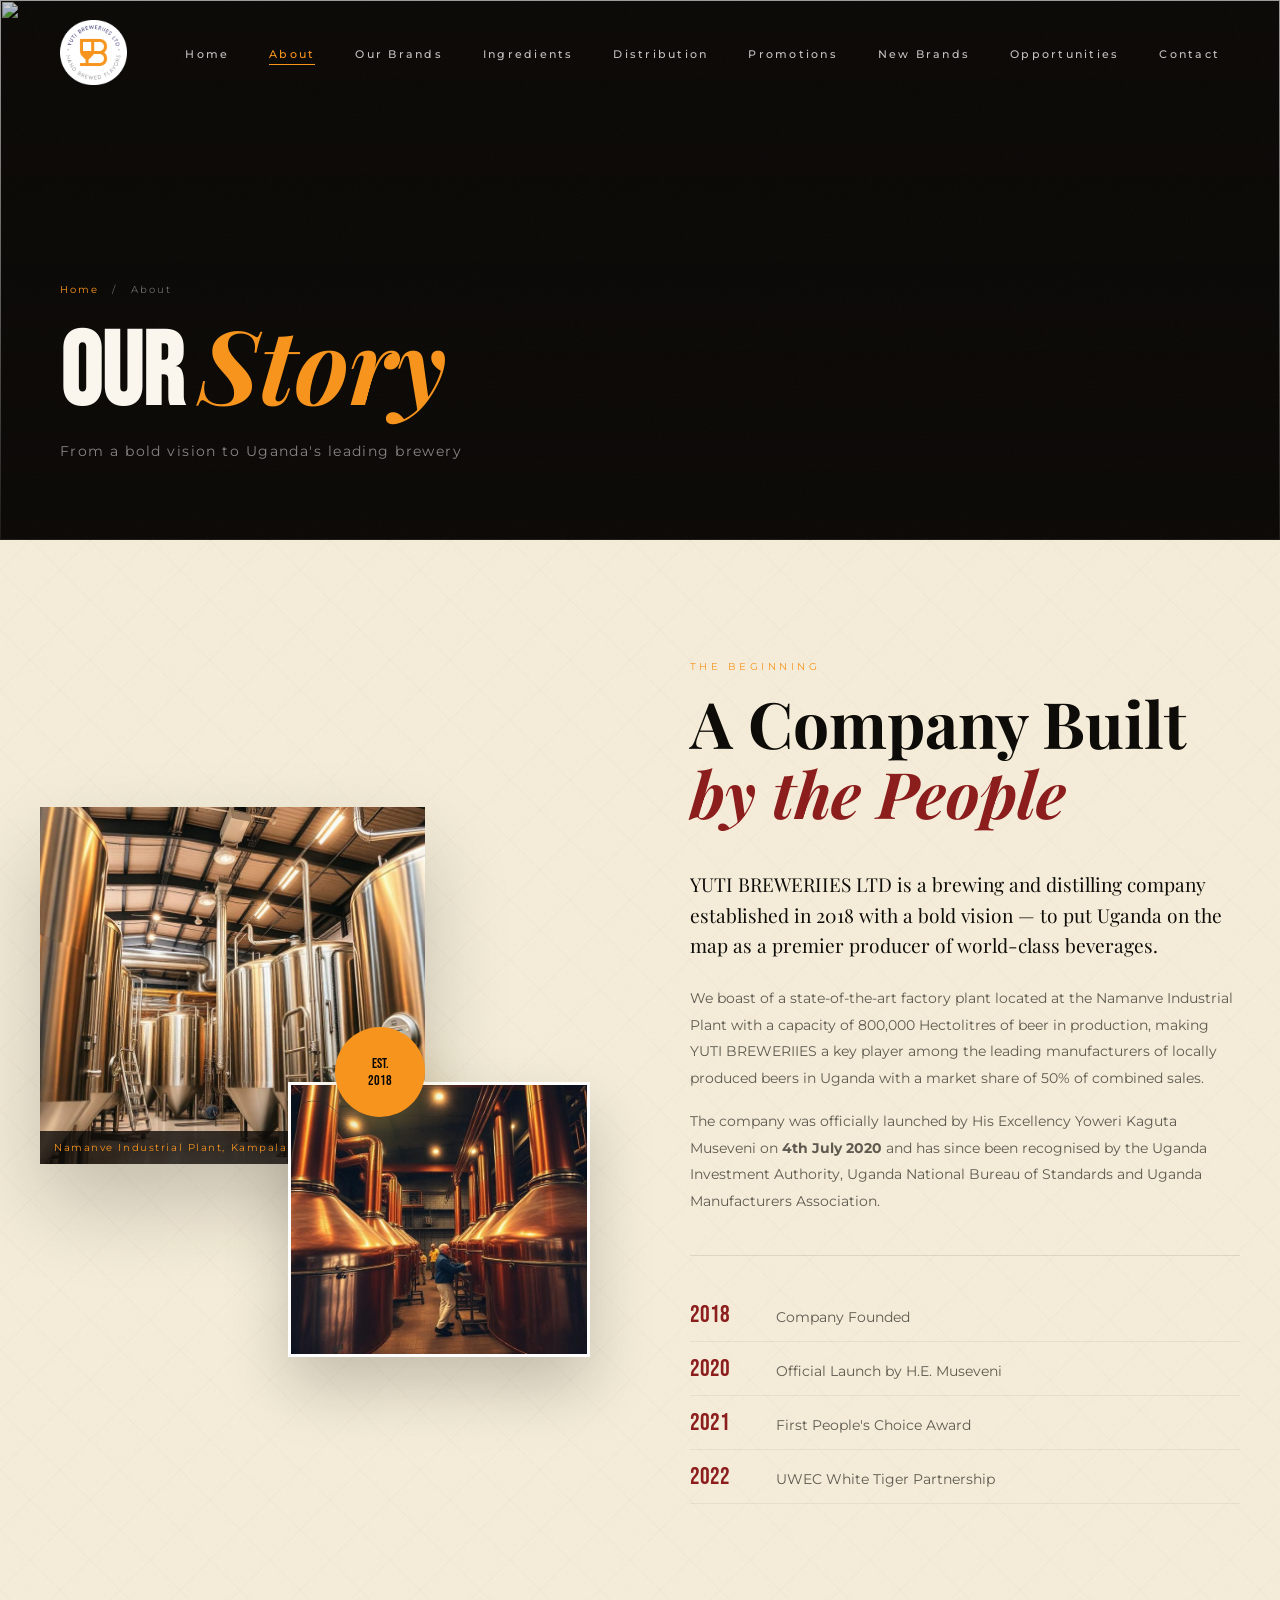
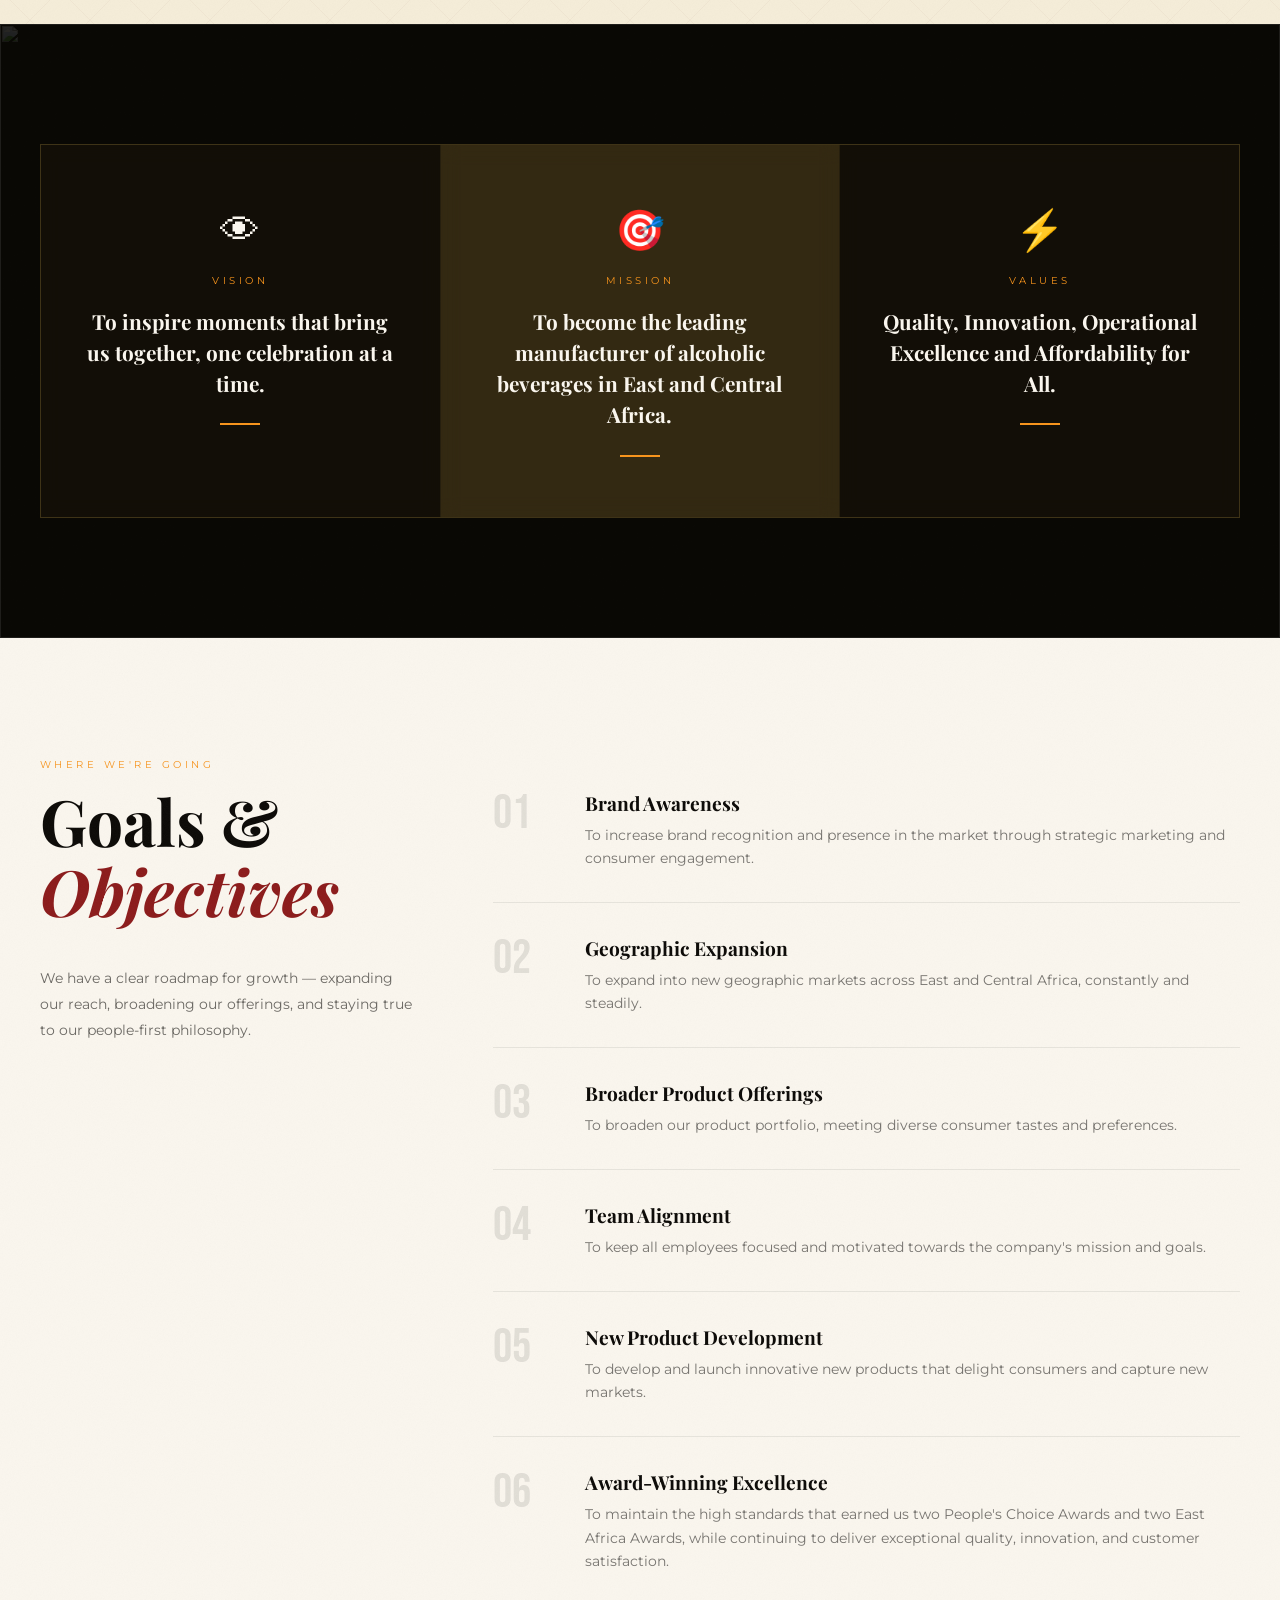
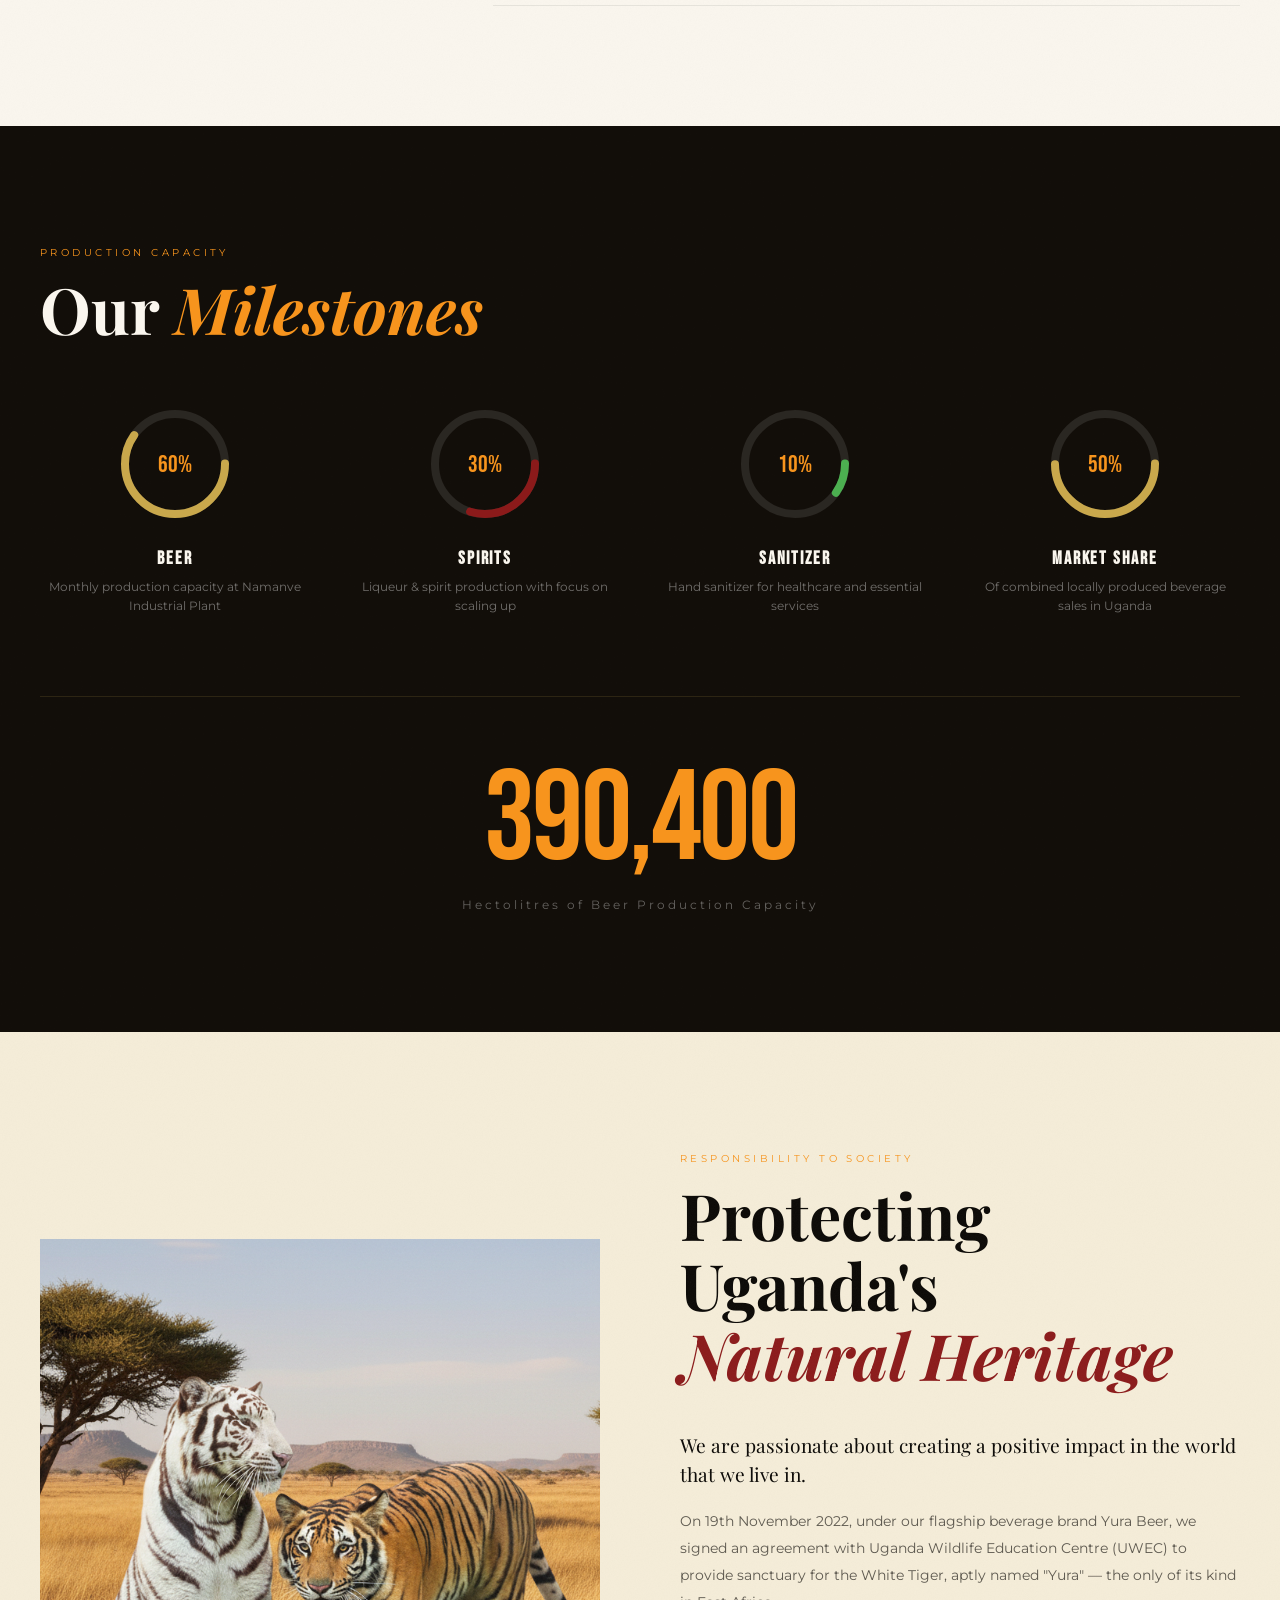
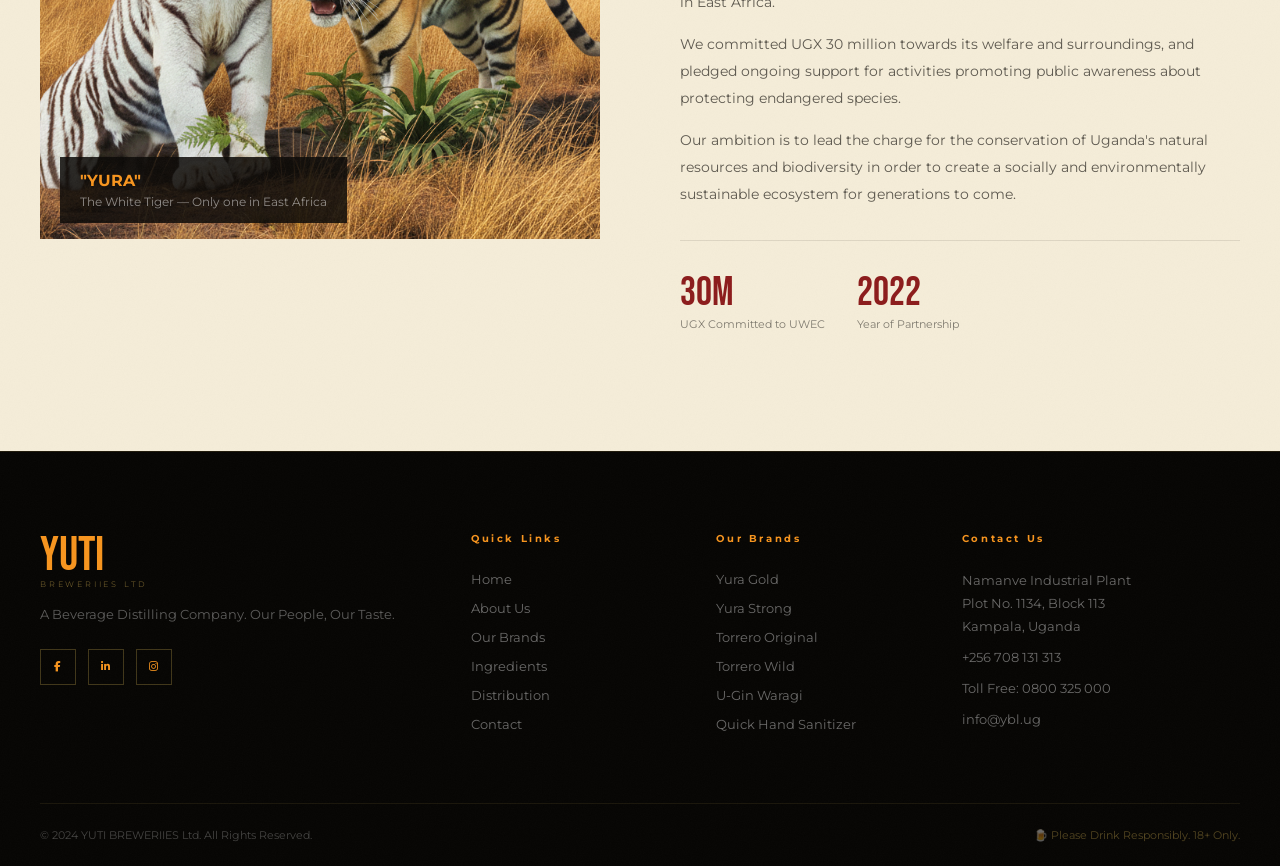
==== commit 9f2a1ac7: "updated all changes" ====
--- a/about.html
+++ b/about.html
@@ -11,6 +11,8 @@
     rel="stylesheet">
   <link rel="stylesheet" href="style.css">
   <link rel="stylesheet" href="pages.css">
+  <link rel="stylesheet" href="https://cdnjs.cloudflare.com/ajax/libs/font-awesome/6.7.2/css/all.min.css">
+
 </head>
 
 <body>
@@ -141,7 +143,9 @@
           <p>We have a clear roadmap for growth — expanding our reach, broadening our offerings, and staying true to our
             people-first philosophy.</p>
         </div>
+
         <div class="goals-list">
+
           <div class="goal-item reveal">
             <div class="goal-num">01</div>
             <div class="goal-content">
@@ -150,6 +154,7 @@
                 engagement.</p>
             </div>
           </div>
+
           <div class="goal-item reveal">
             <div class="goal-num">02</div>
             <div class="goal-content">
@@ -157,6 +162,7 @@
               <p>To expand into new geographic markets across East and Central Africa, constantly and steadily.</p>
             </div>
           </div>
+
           <div class="goal-item reveal">
             <div class="goal-num">03</div>
             <div class="goal-content">
@@ -164,6 +170,7 @@
               <p>To broaden our product portfolio, meeting diverse consumer tastes and preferences.</p>
             </div>
           </div>
+
           <div class="goal-item reveal">
             <div class="goal-num">04</div>
             <div class="goal-content">
@@ -171,6 +178,7 @@
               <p>To keep all employees focused and motivated towards the company's mission and goals.</p>
             </div>
           </div>
+
           <div class="goal-item reveal">
             <div class="goal-num">05</div>
             <div class="goal-content">
@@ -178,10 +186,19 @@
               <p>To develop and launch innovative new products that delight consumers and capture new markets.</p>
             </div>
           </div>
-        </div>
-      </div>
-    </div>
-  </section>
+
+          <div class="goal-item reveal">
+            <div class="goal-num">06</div>
+            <div class="goal-content">
+              <h4>Award-Winning Excellence</h4>
+              <p>To maintain the high standards that earned us two People's Choice Awards and two East Africa Awards, while continuing to deliver exceptional quality, innovation, and customer satisfaction.</p>
+            </div>
+          </div>
+
+        </div>
+      </div>
+    </div>
+</section>
 
   <!-- MILESTONES PRODUCTION -->
   <section class="production-section">
@@ -254,7 +271,7 @@
     <div class="container">
       <div class="csr-grid">
         <div class="csr-image-full reveal">
-          <img src="https://images.unsplash.com/photo-1557050543-4d5f4e07ef46?w=700&h=600&fit=crop" alt="White Tiger">
+          <img src="images/Gemini_Generated_Image_a74cb8a74cb8a74c (1).png" alt="White Tiger">
           <div class="csr-img-label">
             <strong>"YURA"</strong>
             <span>The White Tiger — Only one in East Africa</span>
@@ -295,10 +312,21 @@
           <div class="footer-logo">YUTI<br><small>BREWERIIES LTD</small></div>
           <p>A Beverage Distilling Company. Our People, Our Taste.</p>
           <div class="footer-social">
-            <a href="#" class="social-icon">FB</a>
-            <a href="#" class="social-icon">TW</a>
-            <a href="#" class="social-icon">IG</a>
-          </div>
+                        <a href="https://www.facebook.com/yblug" target="_blank" class="social-icon"
+                            aria-label="Facebook">
+                            <i class="fab fa-facebook-f"></i>
+                        </a>
+
+                        <a href="https://www.linkedin.com/company/ybluganda/" target="_blank" class="social-icon"
+                            aria-label="LinkedIn">
+                            <i class="fab fa-linkedin-in"></i>
+                        </a>
+
+                        <a href="https://www.instagram.com/yblug/" target="_blank" class="social-icon"
+                            aria-label="Instagram">
+                            <i class="fab fa-instagram"></i>
+                        </a>
+                    </div>
         </div>
         <div class="footer-links">
           <h4>Quick Links</h4>
--- a/pages.css
+++ b/pages.css
@@ -1069,14 +1069,14 @@
 }
 
 .ingr-card-info p {
-  font-size: 0.8rem;
-  color: rgba(255, 255, 255, 0.45);
+  font-size: 1rem;
+  color: rgba(255, 255, 255, 0.763);
   line-height: 1.7;
   margin-bottom: 12px;
 }
 
 .ingr-card-info.light p {
-  color: rgba(10, 8, 5, 0.55);
+  color: rgb(0, 0, 0);
 }
 
 .ingr-source {
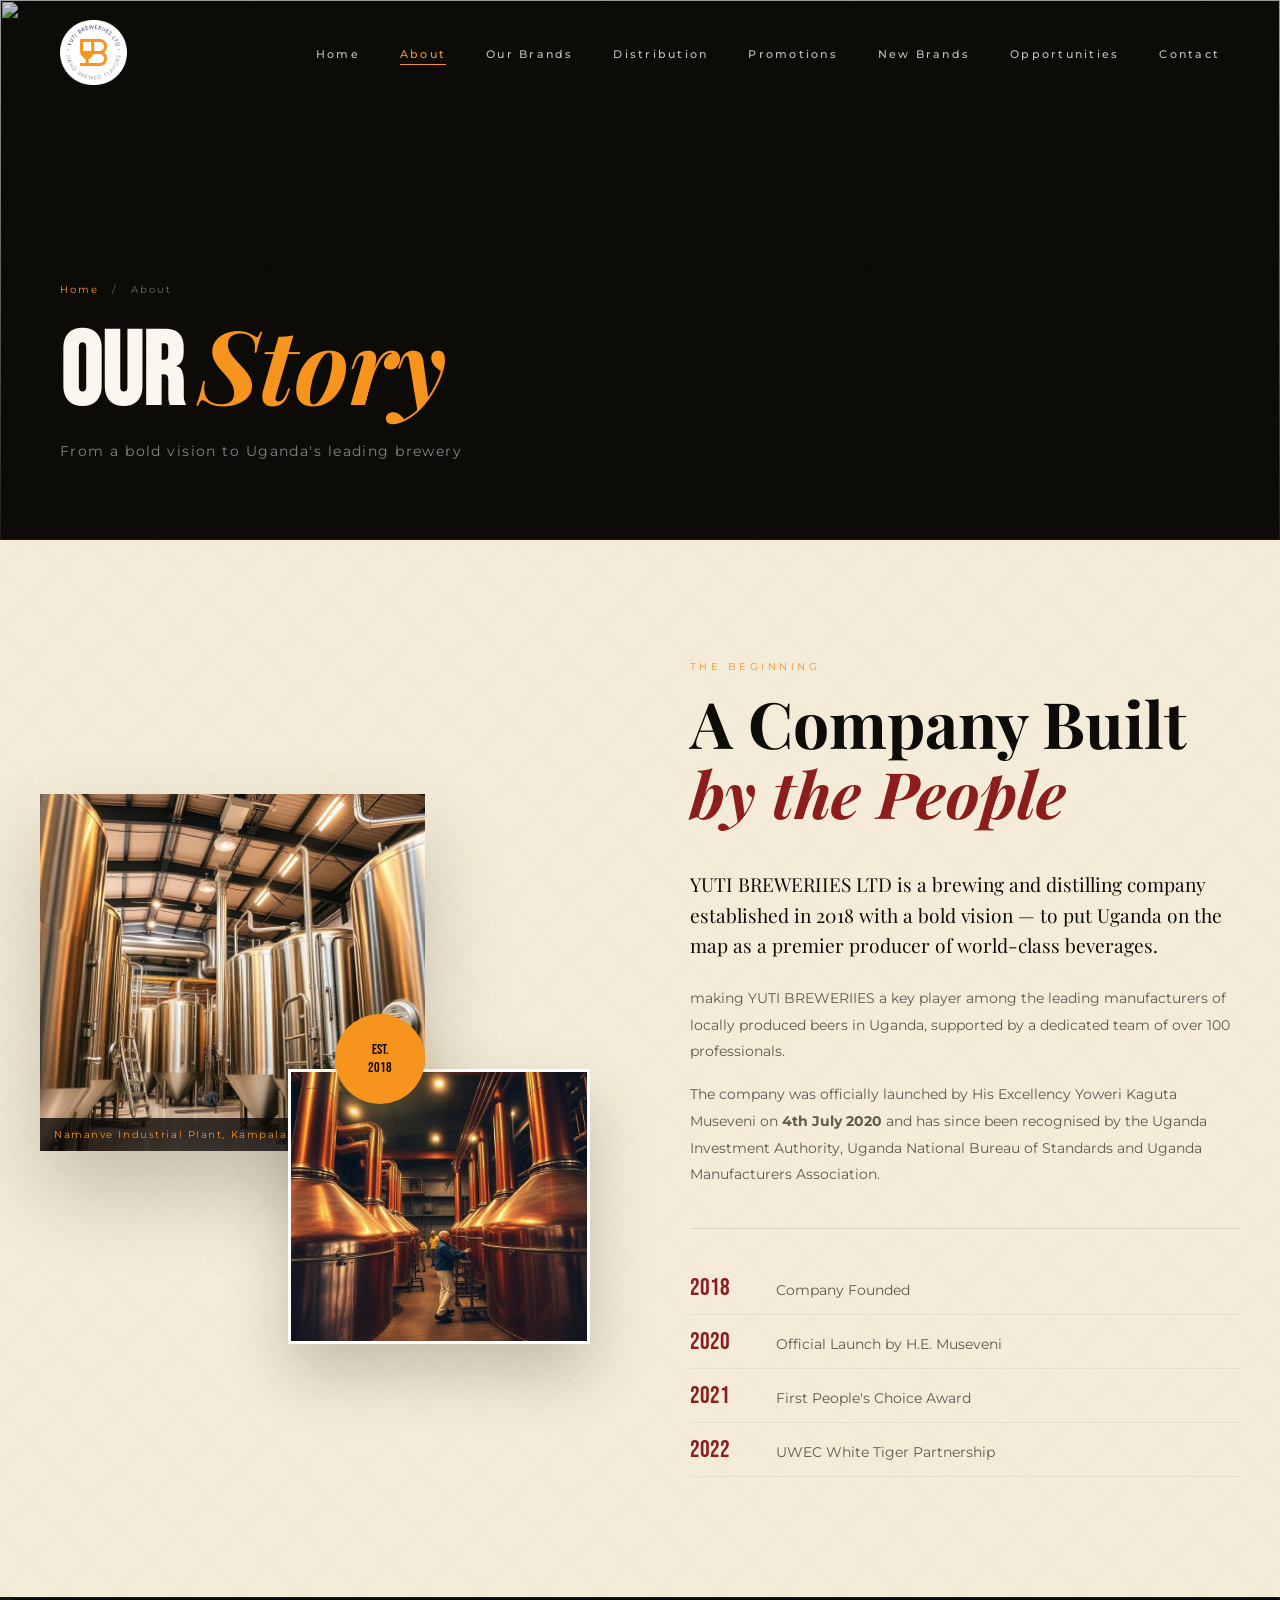
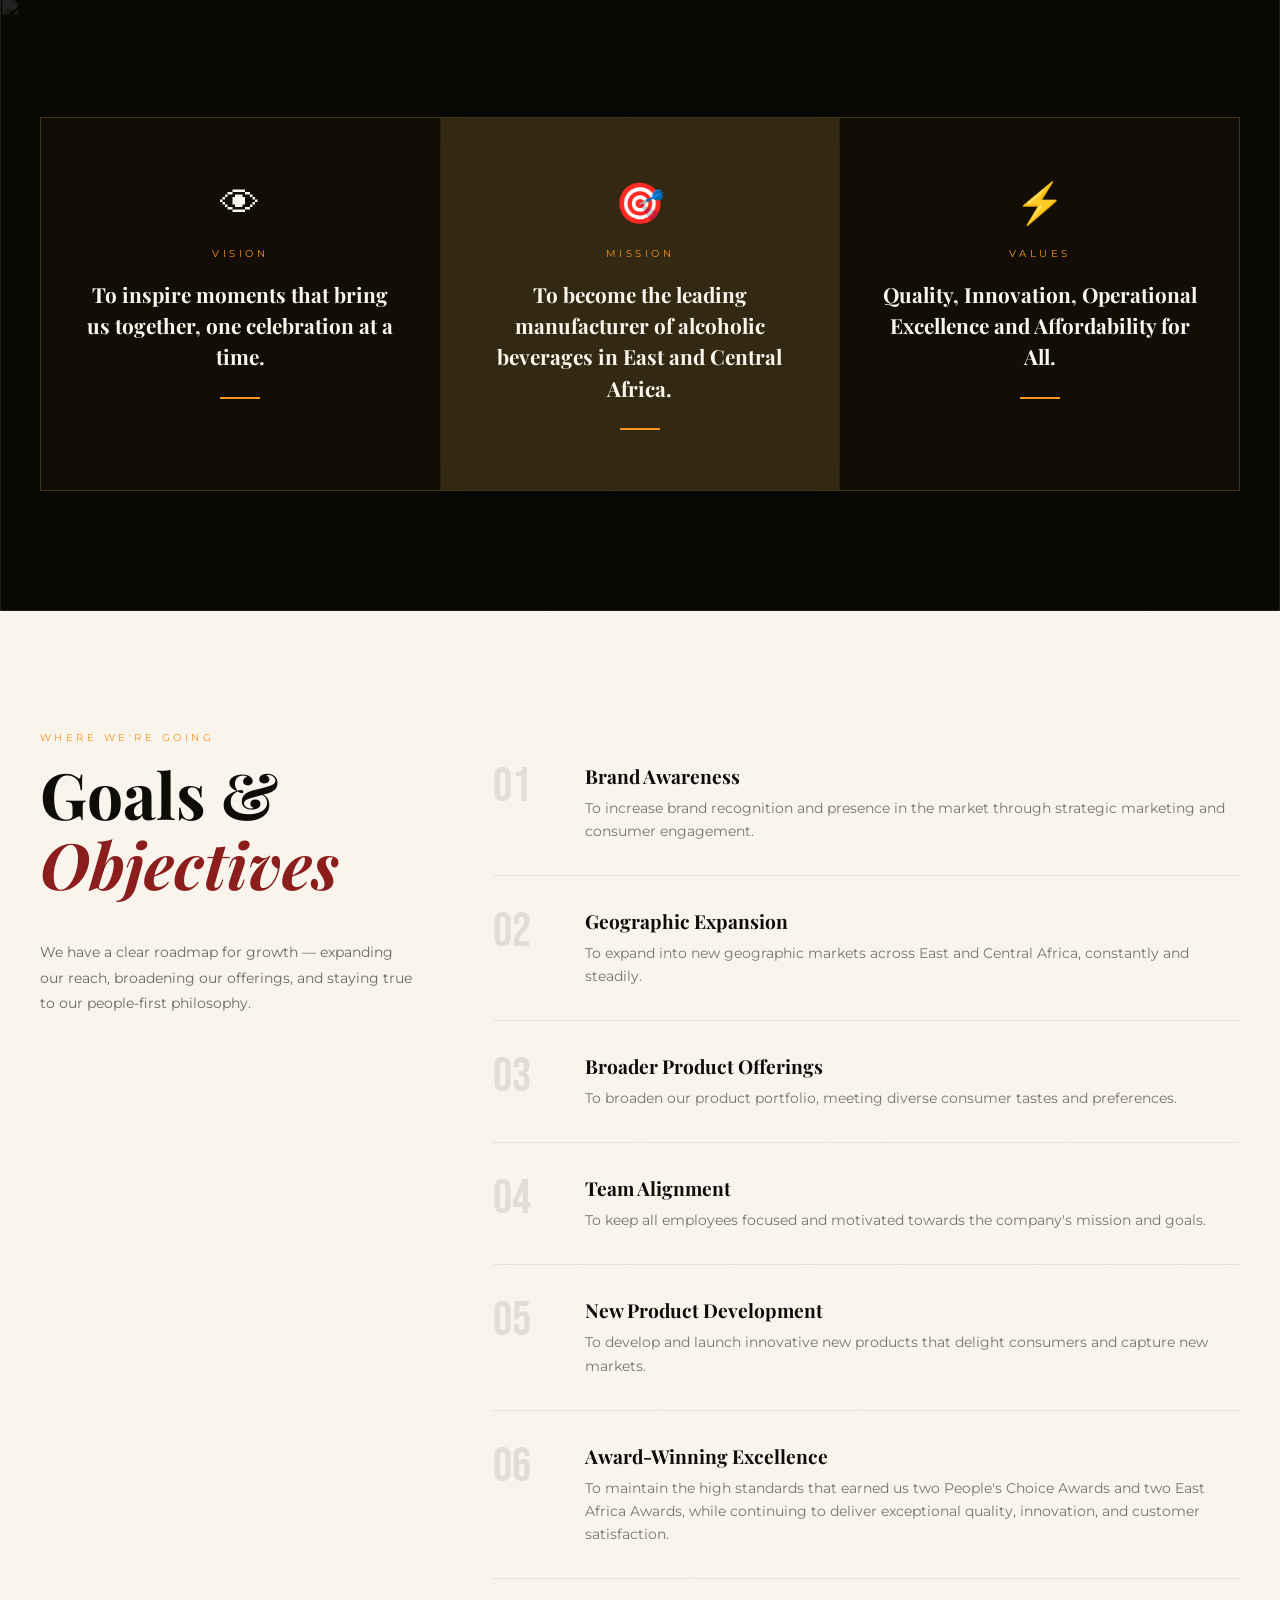
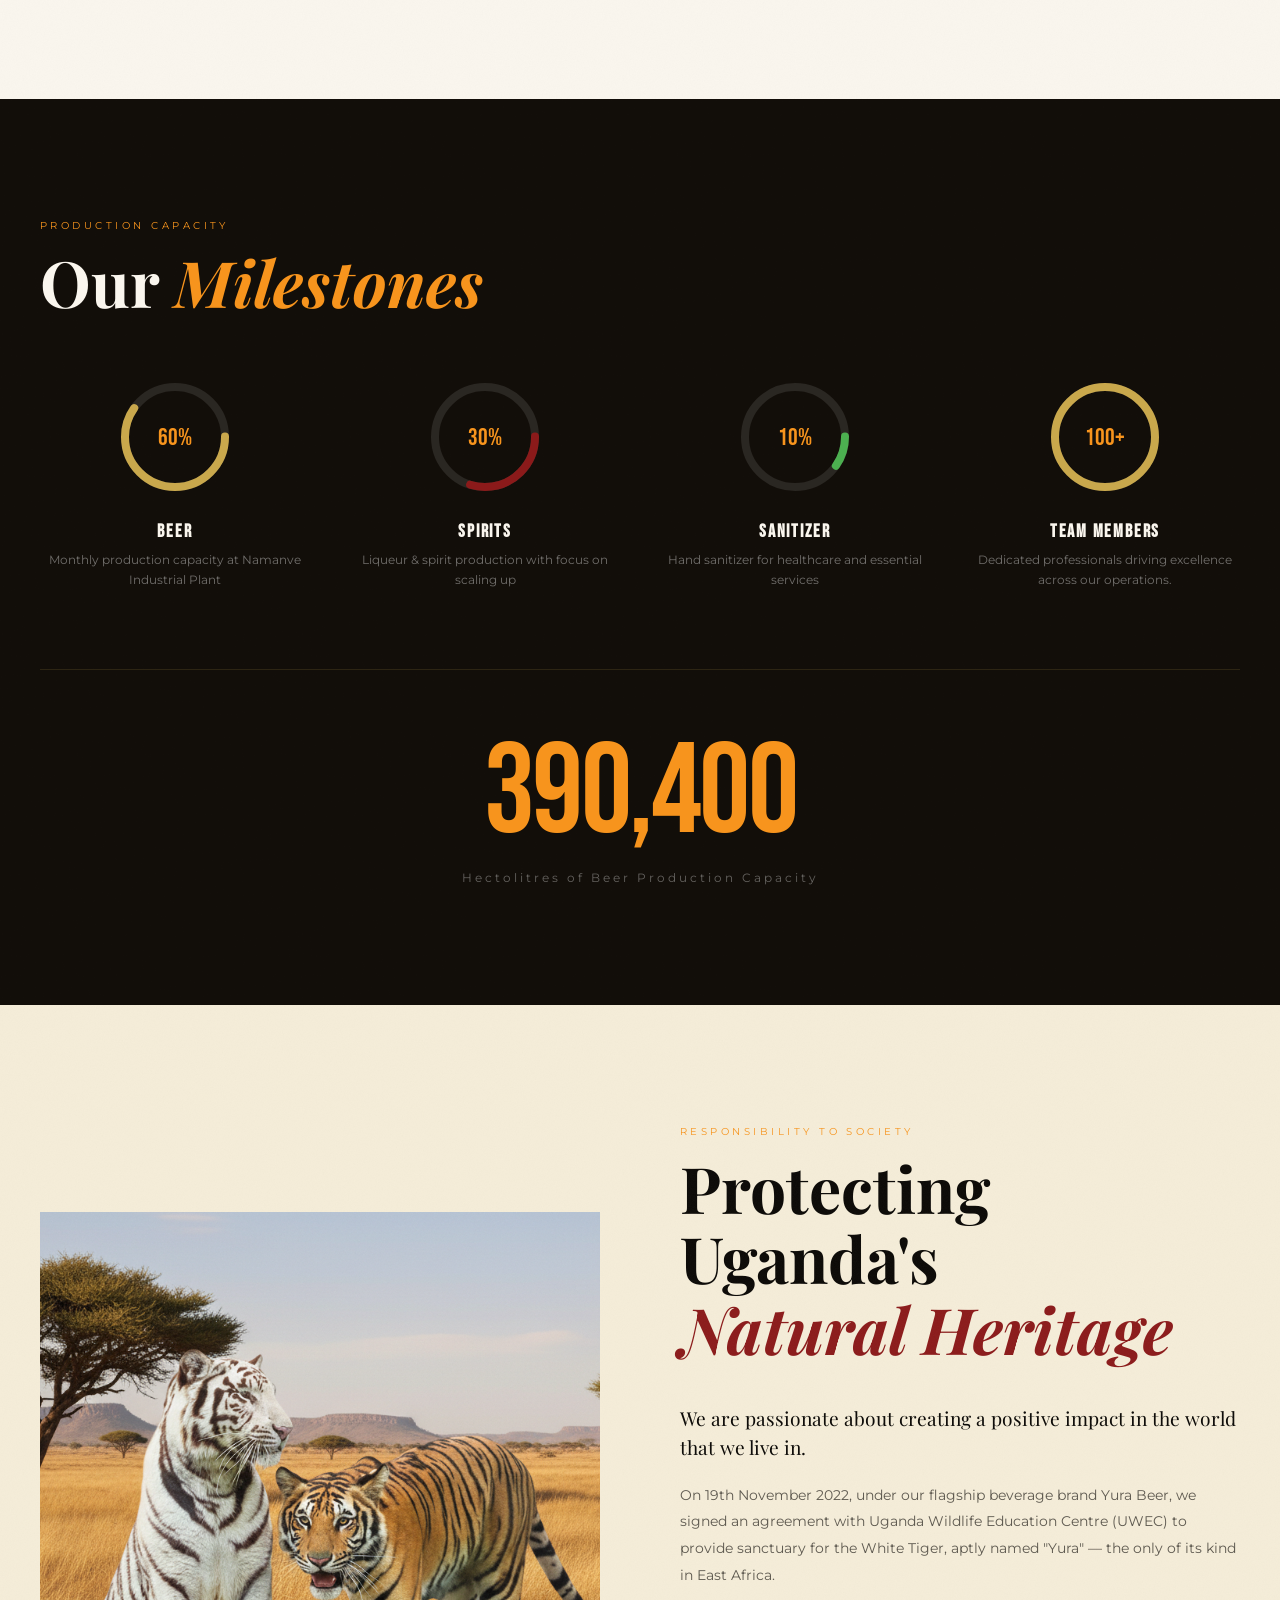
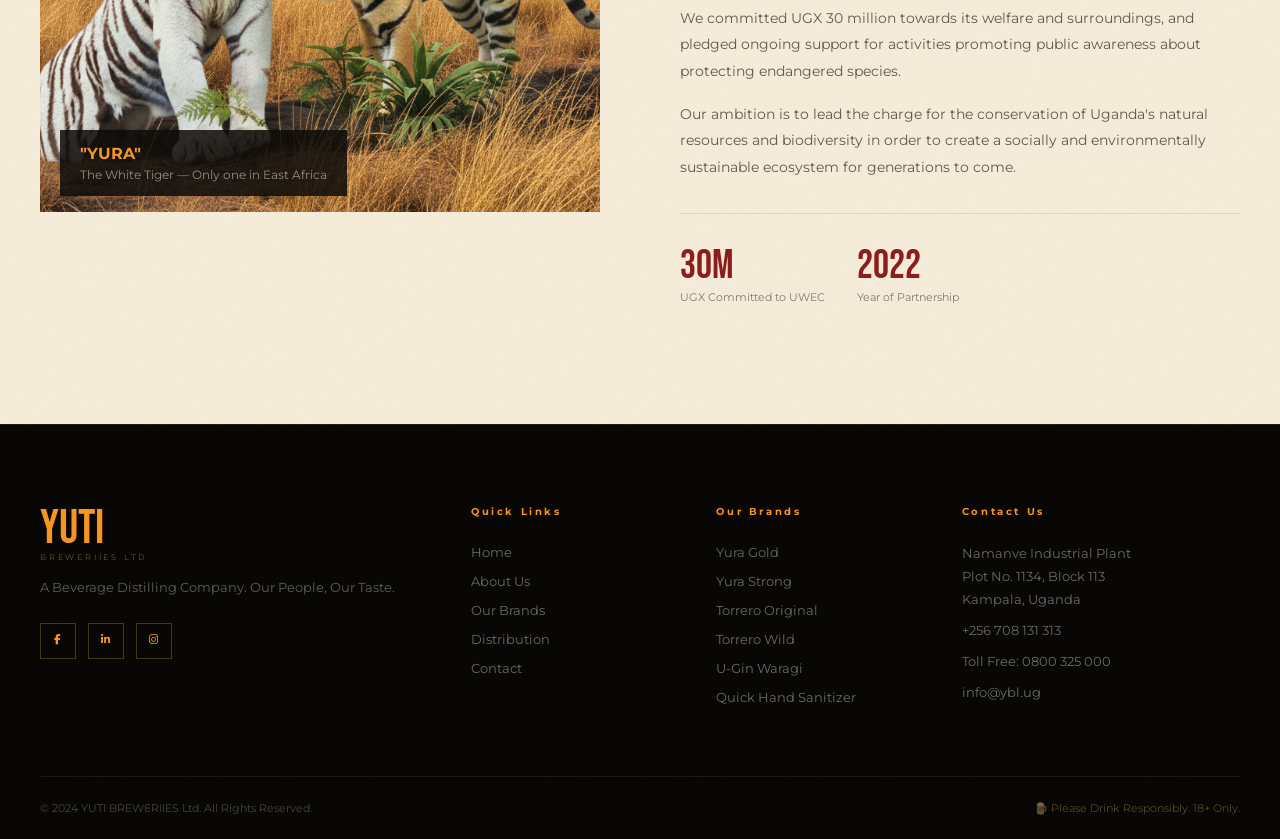
==== commit 941348e2: "removes ingredients" ====
--- a/about.html
+++ b/about.html
@@ -29,7 +29,7 @@
       <li><a href="index.html">Home</a></li>
       <li><a href="about.html" class="active">About</a></li>
                 <li><a href="brands.html">Our Brands</a></li>
-            <li><a href="ingredients.html">Ingredients</a></li>
+            <!-- <li><a href="ingredients.html">Ingredients</a></li> -->
             <li><a href="distribution.html">Distribution</a></li>
             <li><a href="promotions.html">Promotions</a></li>
             <li><a href="new-brands.html">New Brands</a></li>
@@ -72,9 +72,7 @@
           <h2 class="section-title">A Company Built<br><em>by the People</em></h2>
           <p class="story-lead">YUTI BREWERIIES LTD is a brewing and distilling company established in 2018 with a bold
             vision — to put Uganda on the map as a premier producer of world-class beverages.</p>
-          <p>We boast of a state-of-the-art factory plant located at the Namanve Industrial Plant with a capacity of
-            800,000 Hectolitres of beer in production, making YUTI BREWERIIES a key player among the leading
-            manufacturers of locally produced beers in Uganda with a market share of 50% of combined sales.</p>
+          <p>making YUTI BREWERIIES a key player among the leading manufacturers of locally produced beers in Uganda, supported by a dedicated team of over 100 professionals.</p>
           <p>The company was officially launched by His Excellency Yoweri Kaguta Museveni on <strong>4th July
               2020</strong> and has since been recognised by the Uganda Investment Authority, Uganda National Bureau of
             Standards and Uganda Manufacturers Association.</p>
@@ -246,17 +244,20 @@
           <p>Hand sanitizer for healthcare and essential services</p>
         </div>
         <div class="prod-stat reveal">
-          <div class="prod-chart">
-            <svg viewBox="0 0 120 120">
-              <circle cx="60" cy="60" r="50" fill="none" stroke="rgba(255,255,255,0.1)" stroke-width="8" />
-              <circle cx="60" cy="60" r="50" fill="none" stroke="#C9A84C" stroke-width="8" stroke-dasharray="157 314"
-                stroke-dashoffset="-78" stroke-linecap="round" />
-            </svg>
-            <div class="prod-pct">50%</div>
-          </div>
-          <h4>MARKET SHARE</h4>
-          <p>Of combined locally produced beverage sales in Uganda</p>
-        </div>
+  <div class="prod-chart">
+    <svg viewBox="0 0 120 120">
+      <circle cx="60" cy="60" r="50" fill="none" stroke="rgba(255,255,255,0.1)" stroke-width="8" />
+      <circle cx="60" cy="60" r="50" fill="none" stroke="#C9A84C" stroke-width="8"
+        stroke-dasharray="314 314"
+        stroke-dashoffset="0"
+        stroke-linecap="round" />
+    </svg>
+    <div class="prod-pct">100+</div>
+  </div>
+
+  <h4>TEAM MEMBERS</h4>
+  <p>Dedicated professionals driving excellence across our operations.</p>
+</div>
       </div>
       <div class="big-capacity reveal">
         <span class="capacity-num">800,000</span>
@@ -334,7 +335,7 @@
             <li><a href="index.html">Home</a></li>
             <li><a href="about.html">About Us</a></li>
             <li><a href="brands.html">Our Brands</a></li>
-            <li><a href="ingredients.html">Ingredients</a></li>
+            <!-- <li><a href="ingredients.html">Ingredients</a></li> -->
             <li><a href="distribution.html">Distribution</a></li>
             <li><a href="contact.html">Contact</a></li>
           </ul>
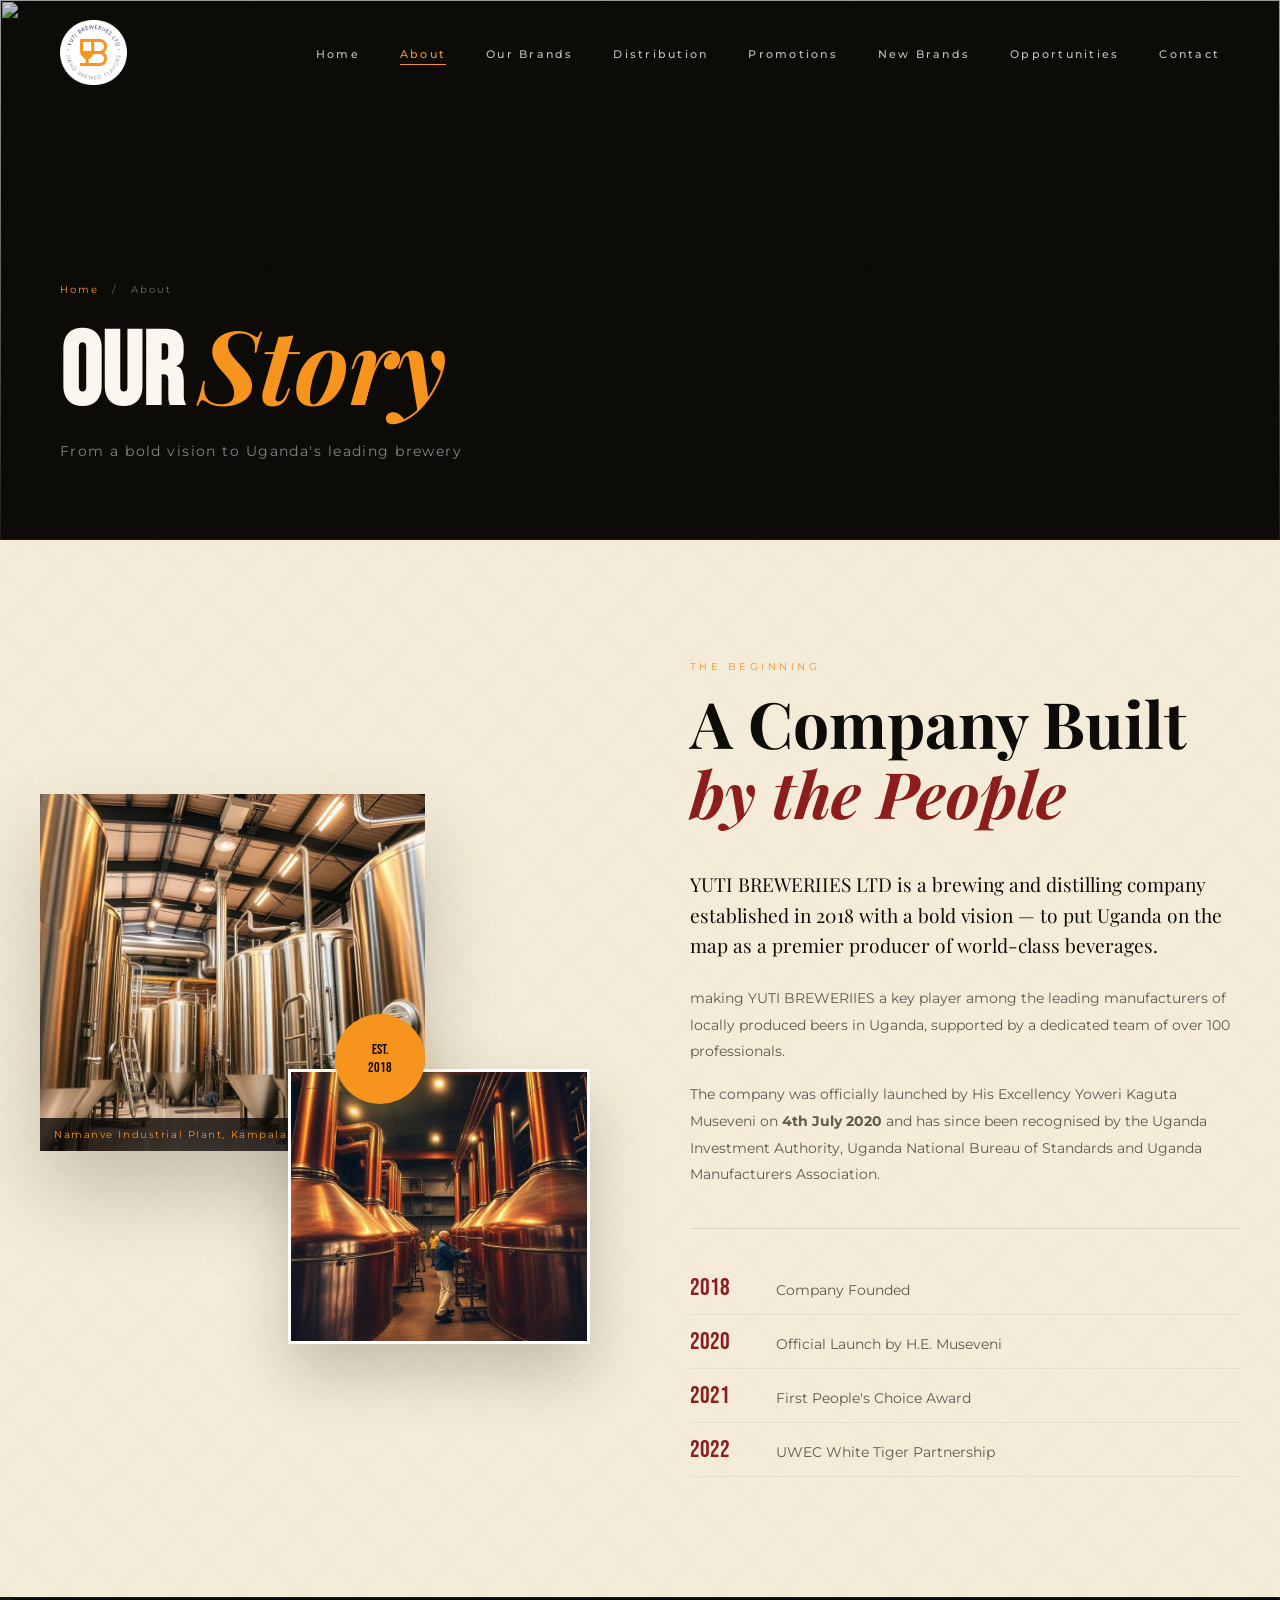
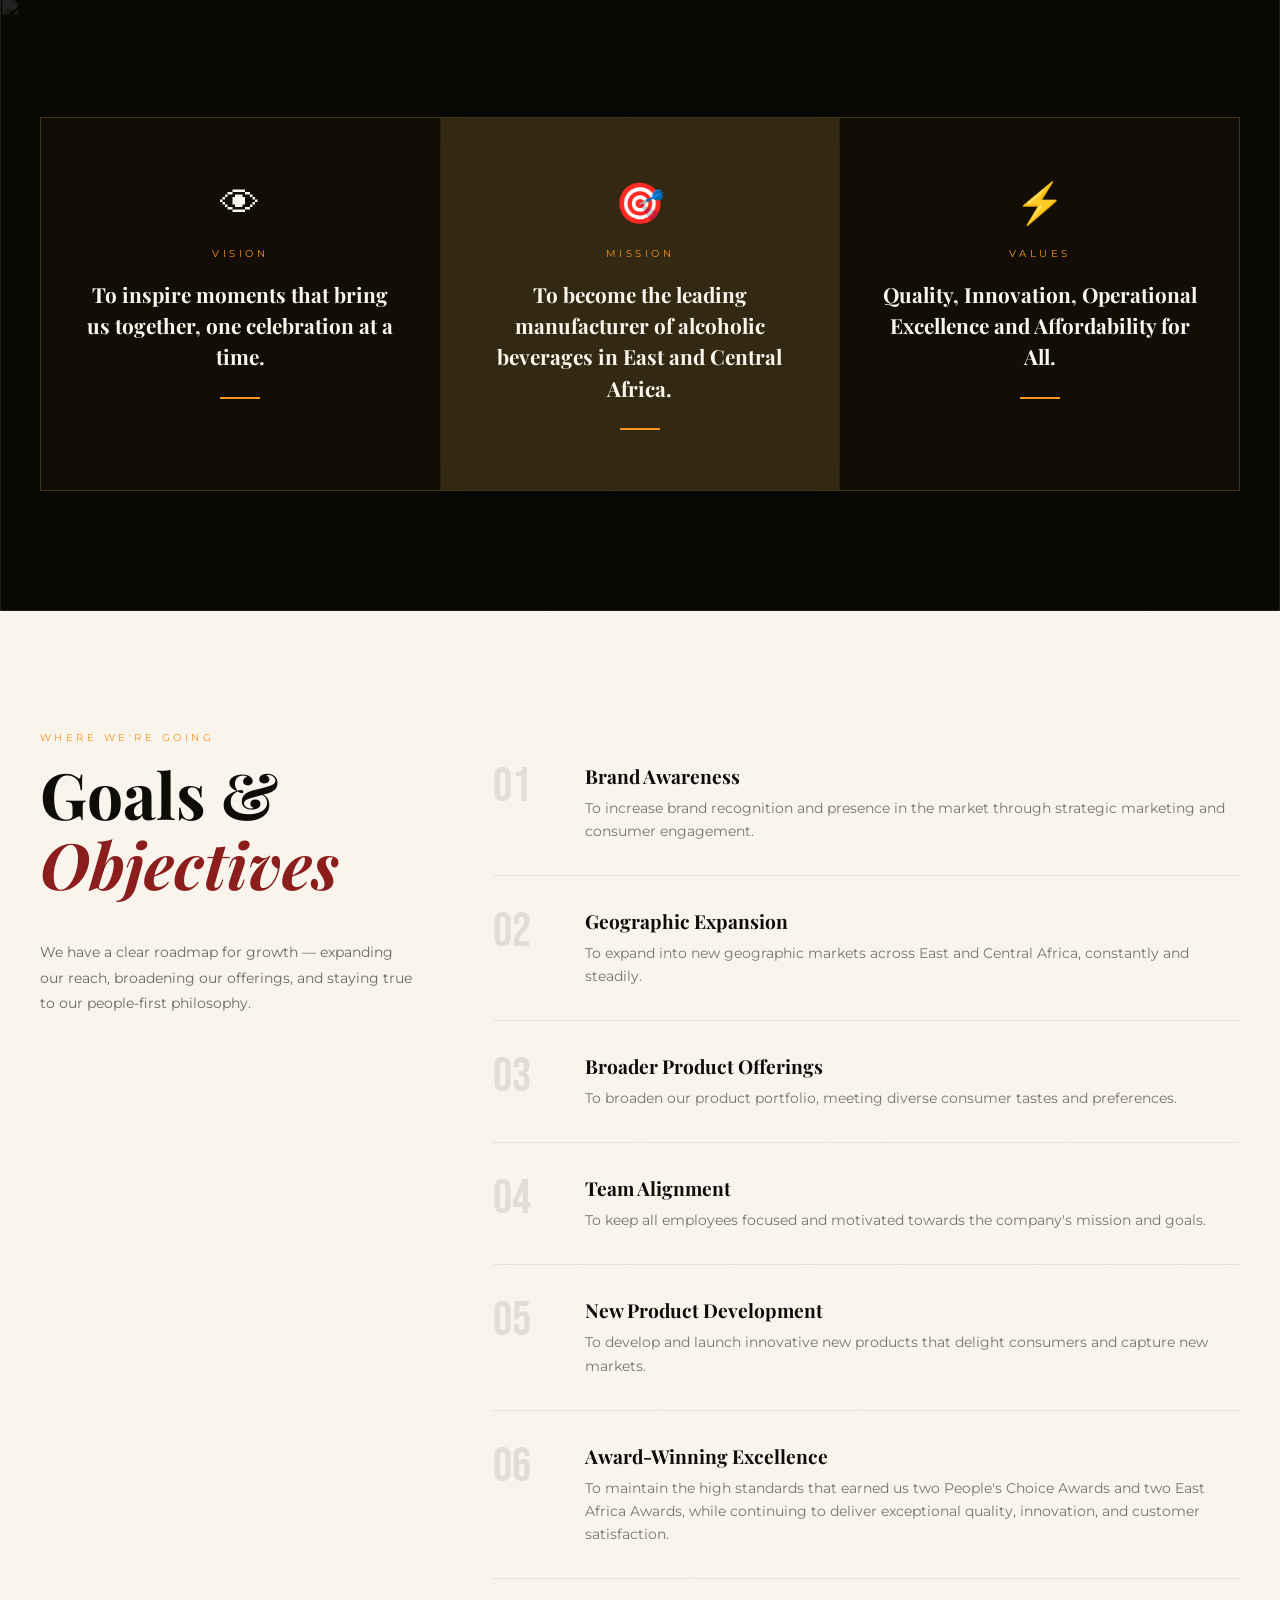
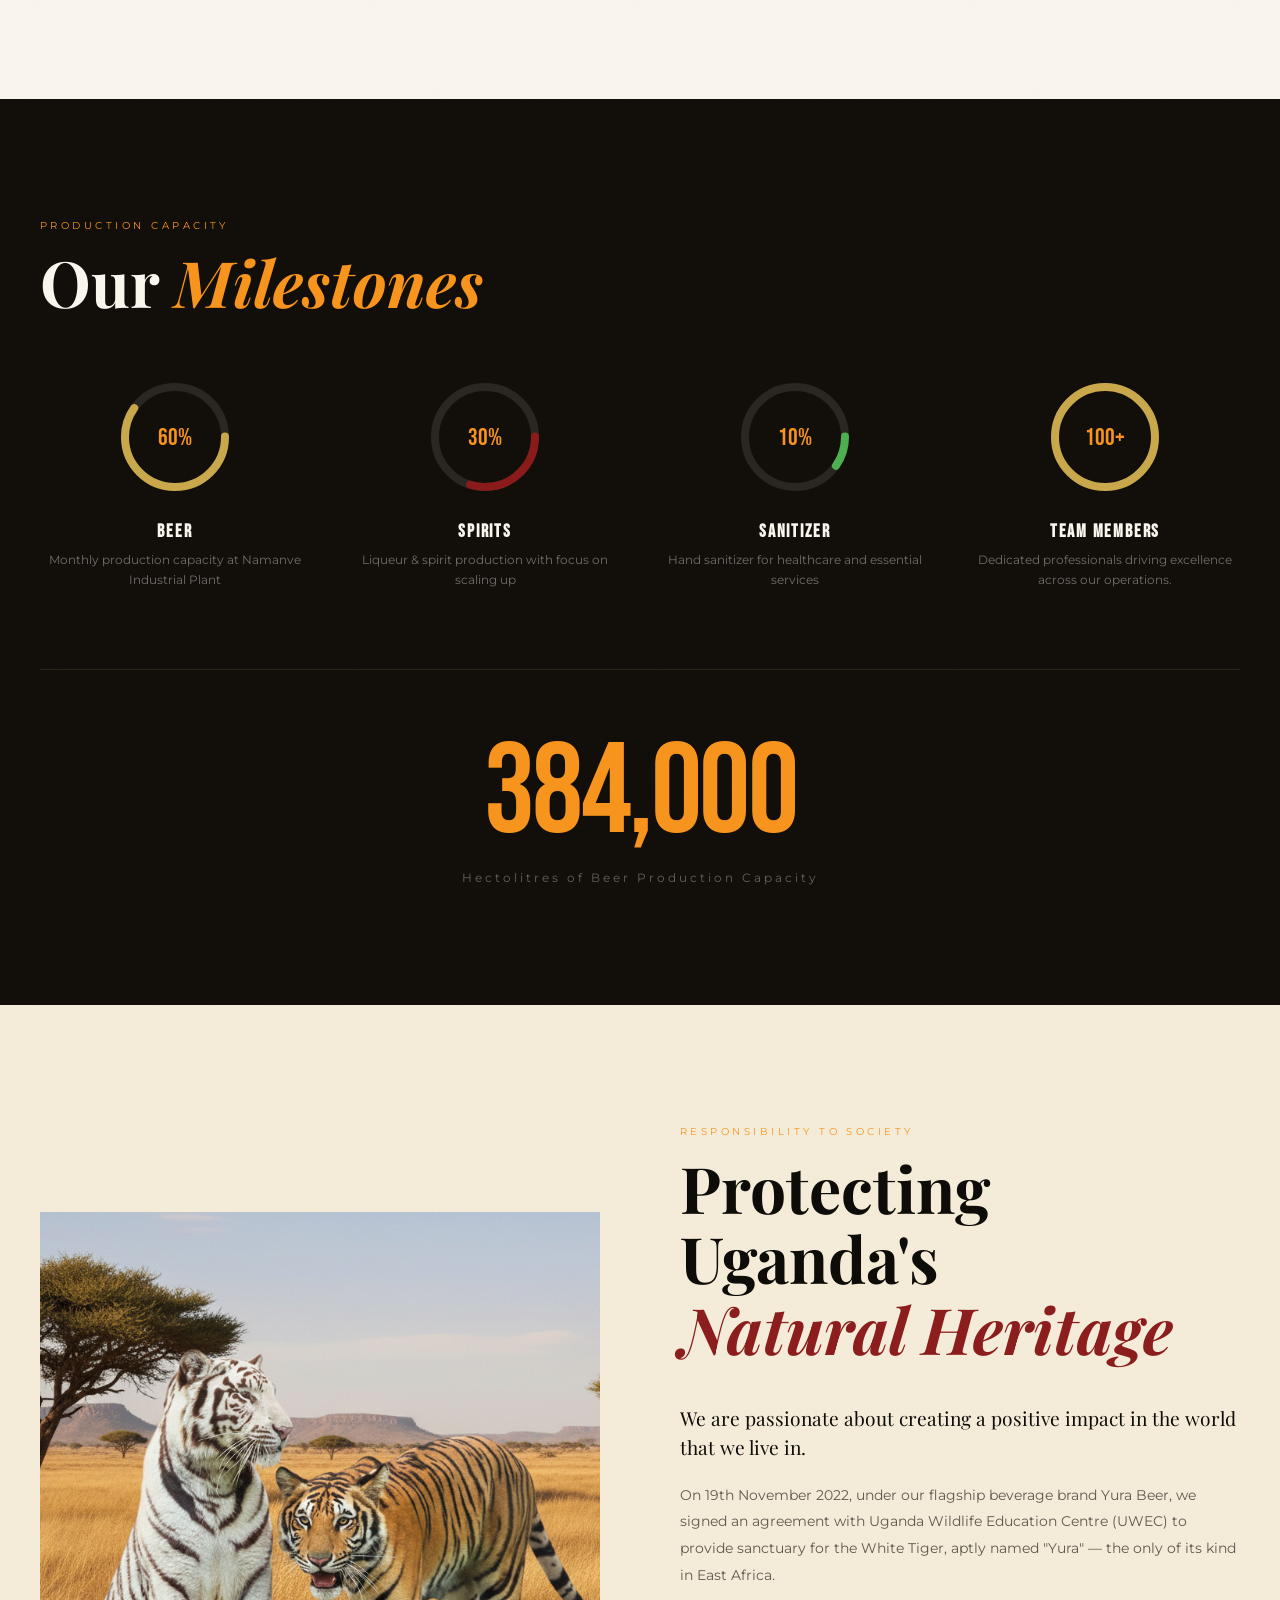
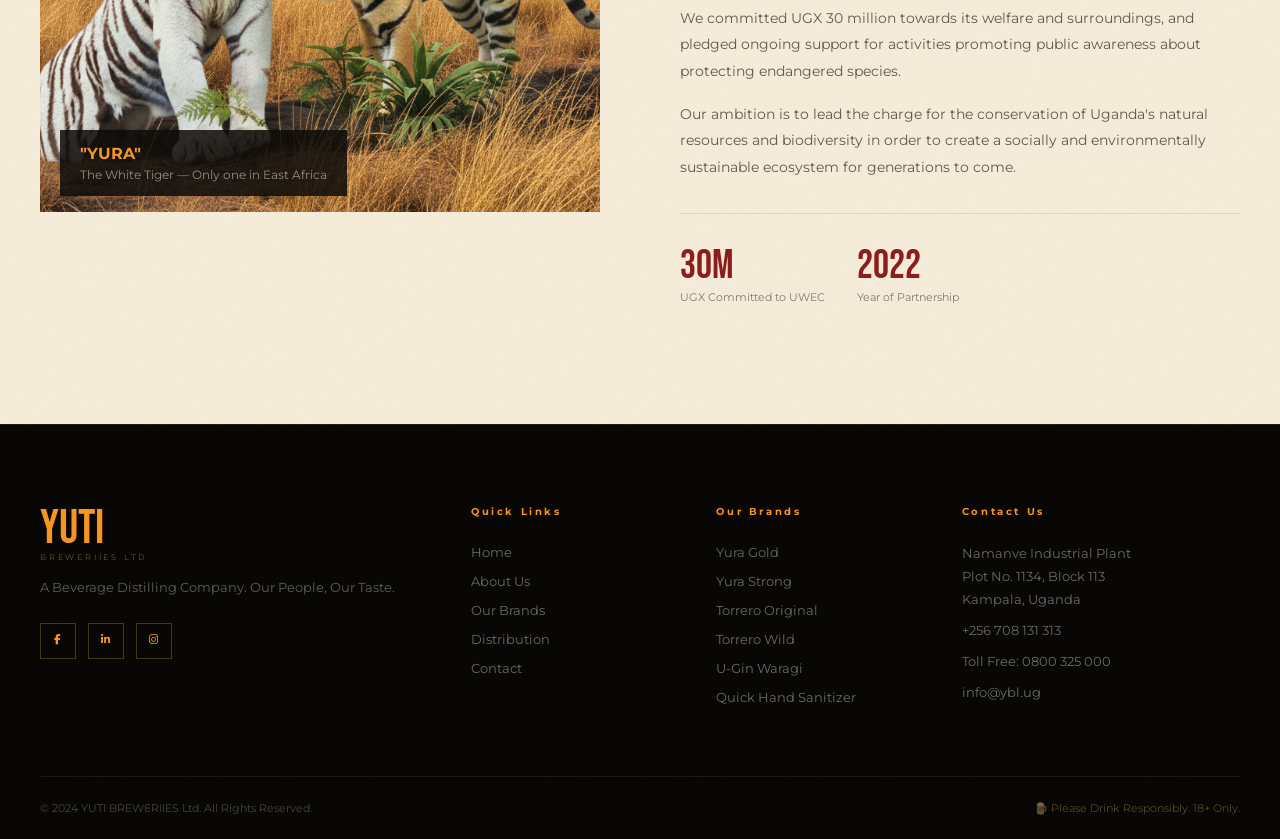
==== commit e7e36089: "updated google verification" ====
--- a/about.html
+++ b/about.html
@@ -12,7 +12,7 @@
   <link rel="stylesheet" href="style.css">
   <link rel="stylesheet" href="pages.css">
   <link rel="stylesheet" href="https://cdnjs.cloudflare.com/ajax/libs/font-awesome/6.7.2/css/all.min.css">
-
+<meta name="google-site-verification" content="QZGNsbNlRHX8ZGvWZQjSkA7We_khgejUhwnO-razzdQ" /> 
 </head>
 
 <body>
